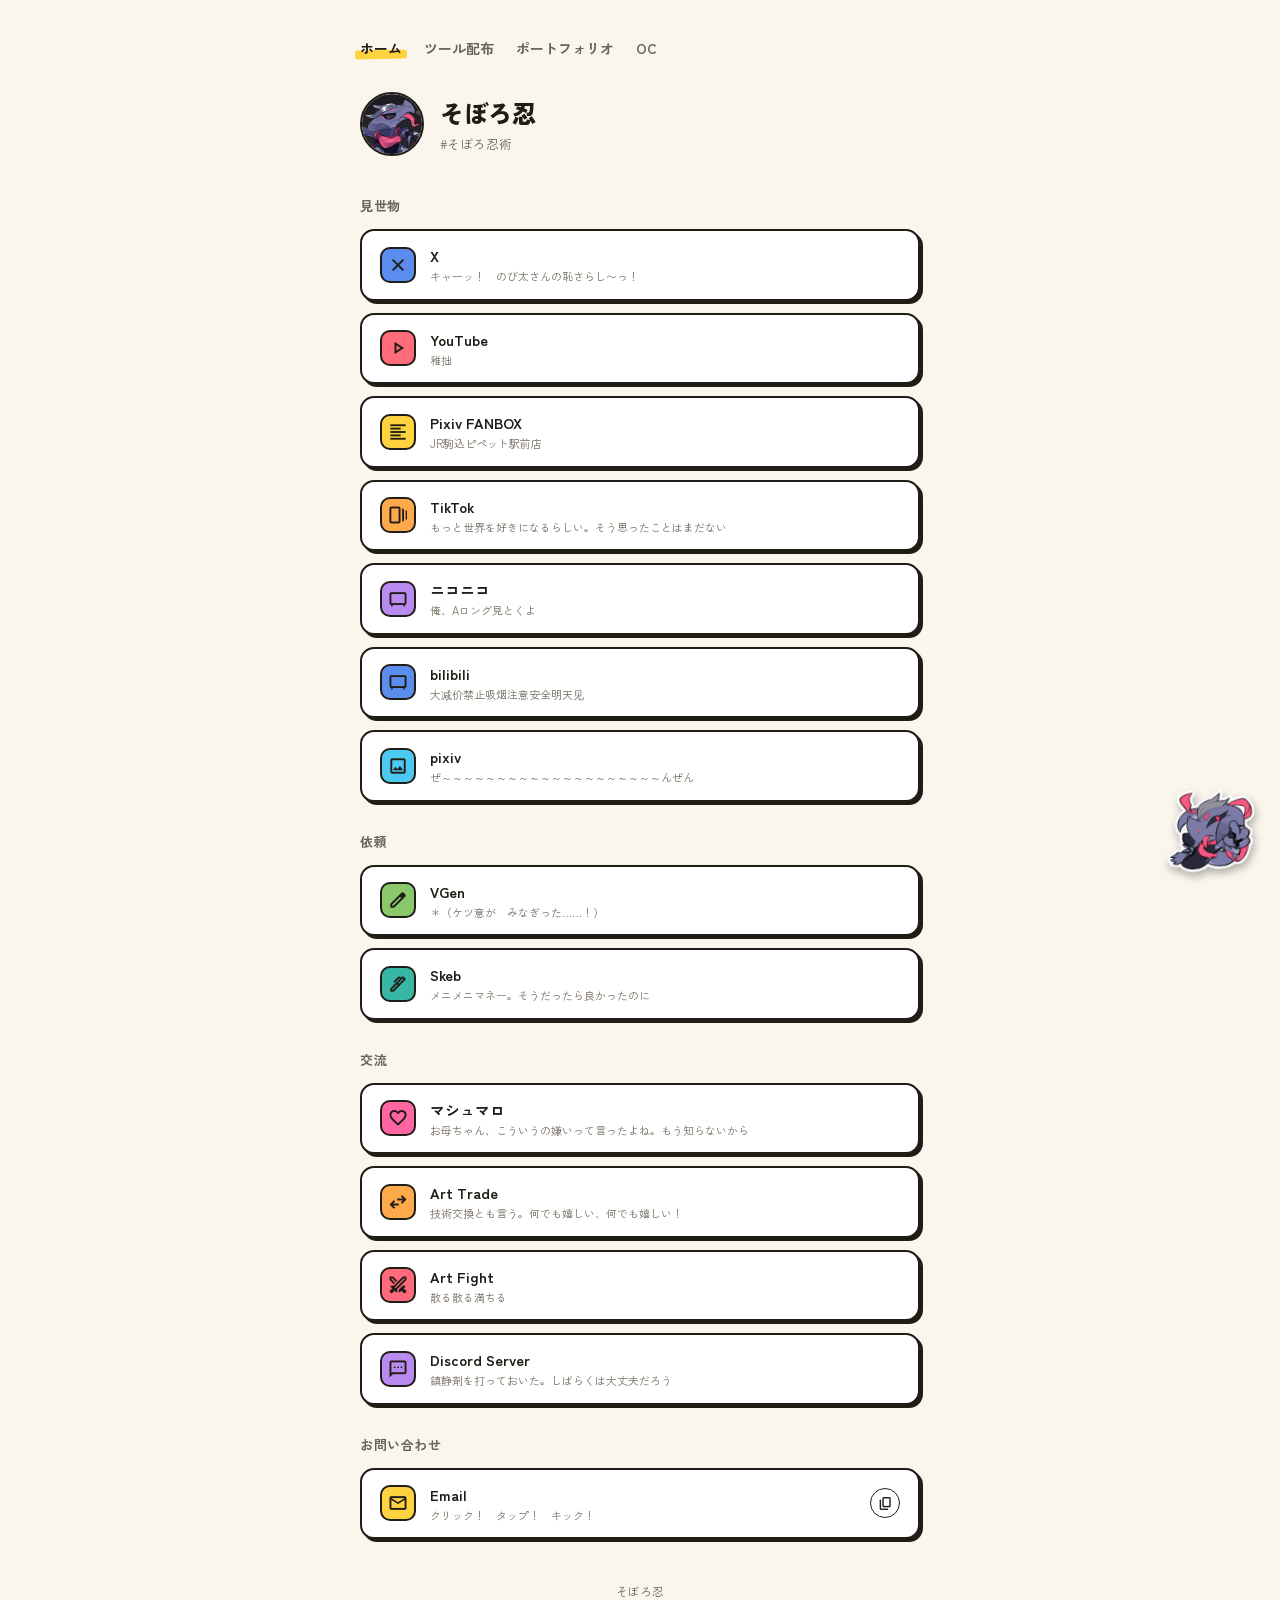
==== index.html @ c406347c "軽量化対応、劣化が気になるものを戻す" ====
<!DOCTYPE html>
<html lang="ja">
<head>
<!-- Google tag (gtag.js) -->
<script async src="https://www.googletagmanager.com/gtag/js?id=G-SQ4Q495FTY"></script>
<script>
  window.dataLayer = window.dataLayer || [];
  function gtag(){dataLayer.push(arguments);}
  gtag('js', new Date());

  gtag('config', 'G-SQ4Q495FTY');
</script>
<meta charset="UTF-8">
<meta name="viewport" content="width=device-width, initial-scale=1">
<meta property="og:title" content="そぼろ忍" />
<meta property="og:description" content="そぼろ忍のリンクまとめ" />
<meta property="og:type" content="website" />
<meta property="og:site_name" content="そぼろ忍" />
<meta property="og:url" content="https://soboronin.github.io/Soboronin-Pages/index.html" />
<link rel="canonical" href="https://soboronin.github.io/Soboronin-Pages/index.html" />
<meta name="theme-color" content="#faf6ee">
<link rel="icon" href="img/icon_soboronin.png" type="image/png">
<link rel="apple-touch-icon" href="img/icon_soboronin.png">
<title>そぼろ忍</title>
<meta name="description" content="そぼろ忍のリンクまとめ">
<link rel="preconnect" href="https://fonts.googleapis.com">
<link rel="preconnect" href="https://fonts.gstatic.com" crossorigin>
<!-- 右下のマスコット(mascot.js が JavaScript で作る画像)を、早めに取得しておく。
     mascot.js の sdImages の先頭と同じパスにしてください -->
<link rel="preload" as="image" href="img/oc/soboronin/soboronin_sd_01.png">
<!-- フォントのCSSは、ページの表示を止めないように、あとから読み込みます(届くまでは代わりのフォントで表示されます)。
     アイコンは、フォントが届くまで隠しておきます(読み込み前は「close」などの文字名が見えてしまうため)。
     新しいアイコンを使うときは、icon_names にその名前を追加してください
     (アルファベット順・全ページ共通の同じURLにすると、ブラウザのキャッシュが効きます) -->
<script>
  (function () {
    document.documentElement.classList.add('js');
    if (document.fonts && document.fonts.addEventListener) {
      document.fonts.addEventListener('loadingdone', function (e) {
        for (var i = 0; i < e.fontfaces.length; i++) {
          if (String(e.fontfaces[i].family).indexOf('Material Symbols') >= 0) {
            document.documentElement.classList.add('icons-ready');
            break;
          }
        }
      });
    }
  })();
</script>
<link rel="stylesheet" href="https://fonts.googleapis.com/css2?family=Zen+Kaku+Gothic+New:wght@500;700;900&display=swap" media="print" onload="this.media='all'">
<link rel="stylesheet" href="https://fonts.googleapis.com/css2?family=Material+Symbols+Outlined:opsz,wght,FILL,GRAD@24,400,0,0&icon_names=casino,checklist,close,content_copy,edit,favorite,format_align_left,ink_pen,mail,more_horiz,movie,music_note,pause,pets,photo,play_arrow,shuffle,sms,swap_horiz,swords,tv_gen,visibility,visibility_off,web_stories&display=block" media="print" onload="this.media='all'">
<noscript>
  <link rel="stylesheet" href="https://fonts.googleapis.com/css2?family=Zen+Kaku+Gothic+New:wght@500;700;900&display=swap">
  <link rel="stylesheet" href="https://fonts.googleapis.com/css2?family=Material+Symbols+Outlined:opsz,wght,FILL,GRAD@24,400,0,0&icon_names=casino,checklist,close,content_copy,edit,favorite,format_align_left,ink_pen,mail,more_horiz,movie,music_note,pause,pets,photo,play_arrow,shuffle,sms,swap_horiz,swords,tv_gen,visibility,visibility_off,web_stories&display=block">
</noscript>
<link rel="stylesheet" href="common.css" />
<style>
  header {
    display: flex;
    align-items: center;
    gap: 16px;
    margin-bottom: 40px;
  }

  .avatar {
    width: 64px;
    height: 64px;
    border-radius: 50%;
    border: 2.5px solid var(--card-border);
    background: var(--yellow);
    flex: 0 0 auto;
    display: block;
    object-fit: cover; /* <img> にして HTML から画像を見つけられるようにした(背景画像だと、CSSを読み終わるまで取りに行けない) */
  }

  h1 {
    font-size: 24px;
    font-weight: 900;
    margin: 0;
    letter-spacing: normal;
    line-height: normal;
  }

  .sub {
    font-size: 12.5px;
    color: var(--ink-dim);
    margin: 4px 0 0;
  }

  .section-title {
    font-size: 13px;
    font-weight: 700;
    color: var(--ink-dim);
    letter-spacing: 0.04em;
    margin: 30px 0 14px;
  }

  .section-title:first-of-type { margin-top: 0; }

  .links {
    display: flex;
    flex-direction: column;
    gap: 12px;
  }

  a.card {
    position: relative;
    display: flex;
    align-items: center;
    gap: 14px;
    background: #fff;
    border: 2.5px solid var(--card-border);
    border-radius: 14px;
    padding: 14px 18px;
    text-decoration: none;
    color: var(--ink);
    box-shadow: 3px 3px 0 var(--card-border);
    transition: transform 0.12s ease, box-shadow 0.12s ease;
  }

  a.card:hover {
    transform: translate(-2px, -2px);
    box-shadow: 5px 5px 0 var(--card-border);
  }

  a.card:focus-visible {
    outline: 3px solid var(--ink);
    outline-offset: 2px;
  }

  .icon {
    flex: 0 0 auto;
    width: 36px;
    height: 36px;
    border-radius: 10px;
    border: 2.5px solid var(--card-border);
    display: flex;
    align-items: center;
    justify-content: center;
  }

  .icon svg { width: 18px; height: 18px; }

  .material-symbols-outlined {
    font-size: 20px;
    color: #201c16;
    font-variation-settings: 'FILL' 0, 'wght' 500, 'GRAD' 0, 'opsz' 24;
  }

  .icon.yellow { background: var(--yellow); }
  .icon.teal { background: var(--teal); }
  .icon.pink { background: var(--pink); }
  .icon.blue { background: var(--blue); }
  .icon.purple { background: var(--purple); }
  .icon.orange { background: var(--orange); }
  .icon.green { background: var(--green); }
  .icon.sky { background: var(--sky); }
  .icon.magenta { background: var(--magenta); }

  .card-body { flex: 1; min-width: 0; }

  .copy-btn {
    flex: 0 0 auto;
    display: flex;
    align-items: center;
    justify-content: center;
    width: 30px;
    height: 30px;
    border-radius: 50%;
    border: 1.5px solid var(--card-border);
    background: #fff;
    cursor: pointer;
    color: var(--ink);
  }

  .copy-btn .material-symbols-outlined {
    font-size: 15px;
  }

  .card-title {
    font-size: 14.5px;
    font-weight: 700;
    margin: 0 0 2px;
  }

  .card-quote {
    font-size: 11px;
    color: var(--ink-mute);
    margin: 0;
    line-height: 1.5;
  }

  footer {
    margin-top: 44px;
    text-align: center;
    color: var(--ink-dim);
    font-size: 11.5px;
  }

  /* --- 右下の追従SDイラスト(common.css に含まれています) --- */

</style>
</head>
<body>
<main>
  <nav class="nav-tabs" aria-label="サイト内メニュー">
    <a href="index.html" class="active" aria-current="page">ホーム</a>
    <a href="tools.html">ツール配布</a>
    <a href="portfolio.html">ポートフォリオ</a>
    <a href="oc.html">OC</a>
  </nav>

  <header>
    <img class="avatar" src="img/icon_soboronin.png" width="64" height="64" alt="" fetchpriority="high" decoding="async">
    <div>
      <h1>そぼろ忍</h1>
      <p class="sub">#そぼろ忍術</p>
    </div>
  </header>

  <h2 class="section-title">見世物</h2>
  <div class="links">
    <a class="card" href="https://x.com/soboronin" target="_blank" rel="noopener noreferrer">
      <span class="icon blue">
        <span class="material-symbols-outlined" aria-hidden="true">close</span>
      </span>
      <span class="card-body">
        <p class="card-title">X</p>
        <p class="card-quote">キャーッ！　のび太さんの恥さらし〜っ！</p>
      </span>
    </a>

    <a class="card" href="https://youtube.com/@soboronin?si=gPM0TzLJnLN8I7U4" target="_blank" rel="noopener noreferrer">
      <span class="icon pink">
        <span class="material-symbols-outlined" aria-hidden="true">play_arrow</span>
      </span>
      <span class="card-body">
        <p class="card-title">YouTube</p>
        <p class="card-quote">稚拙</p>
      </span>
    </a>

    <a class="card" href="https://soboronin.fanbox.cc/" target="_blank" rel="noopener noreferrer">
      <span class="icon yellow">
        <span class="material-symbols-outlined" aria-hidden="true">format_align_left</span>
      </span>
      <span class="card-body">
        <p class="card-title">Pixiv FANBOX</p>
        <p class="card-quote">JR駒込ピペット駅前店</p>
      </span>
    </a>

    <a class="card" href="https://www.tiktok.com/@soboronin" target="_blank" rel="noopener noreferrer">
      <span class="icon orange">
        <span class="material-symbols-outlined" aria-hidden="true">web_stories</span>
      </span>
      <span class="card-body">
        <p class="card-title">TikTok</p>
        <p class="card-quote">もっと世界を好きになるらしい。そう思ったことはまだない</p>
      </span>
    </a>

    <a class="card" href="https://www.nicovideo.jp/user/131674992" target="_blank" rel="noopener noreferrer">
      <span class="icon purple">
        <span class="material-symbols-outlined" aria-hidden="true">tv_gen</span>
      </span>
      <span class="card-body">
        <p class="card-title">ニコニコ</p>
        <p class="card-quote">俺、Aロング見とくよ</p>
      </span>
    </a>

    <a class="card" href="https://space.bilibili.com/3745000393281473" target="_blank" rel="noopener noreferrer">
      <span class="icon blue">
        <span class="material-symbols-outlined" aria-hidden="true">tv_gen</span>
      </span>
      <span class="card-body">
        <p class="card-title">bilibili</p>
        <p class="card-quote">大减价禁止吸烟注意安全明天见</p>
      </span>
    </a>

    <a class="card" href="https://www.pixiv.net/users/98286336" target="_blank" rel="noopener noreferrer">
      <span class="icon sky">
        <span class="material-symbols-outlined" aria-hidden="true">photo</span>
      </span>
      <span class="card-body">
        <p class="card-title">pixiv</p>
        <p class="card-quote">ぜ～～～～～～～～～～～～～～～～～～～～んぜん</p>
      </span>
    </a>

  </div>

  <h2 class="section-title">依頼</h2>
  <div class="links">
    <a class="card" href="https://vgen.co/soboronin" target="_blank" rel="noopener noreferrer">
      <span class="icon green">
        <span class="material-symbols-outlined" aria-hidden="true">edit</span>
      </span>
      <span class="card-body">
        <p class="card-title">VGen</p>
        <p class="card-quote">＊（ケツ意が　みなぎった……！）</p>
      </span>
    </a>

    <a class="card" href="https://skeb.jp/@soboronin" target="_blank" rel="noopener noreferrer">
      <span class="icon teal">
        <span class="material-symbols-outlined" aria-hidden="true">ink_pen</span>
      </span>
      <span class="card-body">
        <p class="card-title">Skeb</p>
        <p class="card-quote">メニメニマネー。そうだったら良かったのに</p>
      </span>
    </a>
  </div>

  <h2 class="section-title">交流</h2>
  <div class="links">
    <a class="card" href="https://marshmallow-qa.com/soboronin?t=QcKnlu&utm_medium=url_text&utm_source=promotion" target="_blank" rel="noopener noreferrer">
      <span class="icon magenta">
        <span class="material-symbols-outlined" aria-hidden="true">favorite</span>
      </span>
      <span class="card-body">
        <p class="card-title">マシュマロ</p>
        <p class="card-quote">お母ちゃん、こういうの嫌いって言ったよね。もう知らないから</p>
      </span>
    </a>

    <a class="card" href="https://forms.gle/7F6Y46bFZxXv5jAC7" target="_blank" rel="noopener noreferrer">
      <span class="icon orange">
        <span class="material-symbols-outlined" aria-hidden="true">swap_horiz</span>
      </span>
      <span class="card-body">
        <p class="card-title">Art Trade</p>
        <p class="card-quote">技術交換とも言う。何でも嬉しい、何でも嬉しい！</p>
      </span>
    </a>

    <a class="card" href="https://artfight.net/~soboronin" target="_blank" rel="noopener noreferrer">
      <span class="icon pink">
        <span class="material-symbols-outlined" aria-hidden="true">swords</span>
      </span>
      <span class="card-body">
        <p class="card-title">Art Fight</p>
        <p class="card-quote">散る散る満ちる</p>
      </span>
    </a>

    <a class="card" href="https://discord.gg/7F95bufhAr" target="_blank" rel="noopener noreferrer">
      <span class="icon purple">
        <span class="material-symbols-outlined" aria-hidden="true">sms</span>
      </span>
      <span class="card-body">
        <p class="card-title">Discord Server</p>
        <p class="card-quote">鎮静剤を打っておいた。しばらくは大丈夫だろう</p>
      </span>
    </a>
  </div>

  <h2 class="section-title">お問い合わせ</h2>
  <div class="links">
    <a class="card" id="emailCard" href="#">
      <span class="icon yellow">
        <span class="material-symbols-outlined" aria-hidden="true">mail</span>
      </span>
      <span class="card-body">
        <p class="card-title">Email</p>
        <p class="card-quote" id="emailQuote" aria-live="polite">クリック！　タップ！　キック！</p>
      </span>
      <button type="button" class="copy-btn" id="emailCopyBtn" title="コピー" aria-label="メールアドレスをコピー" hidden>
        <span class="material-symbols-outlined" aria-hidden="true">content_copy</span>
      </button>
    </a>
  </div>

  <footer>
    <p>そぼろ忍</p>
  </footer>
</main>

<script>
  // 簡易的な難読化(スクレイピング対策程度)。クリックで初めてアドレスを復元する
  const u = ["s","o","b","o","r","o","n","i","n"].join("");
  const d = ["g","m","a","i","l"].join("") + "." + "com";
  let emailAddr = "";
  let emailRevealed = false;

  const emailCard = document.getElementById("emailCard");
  const emailQuote = document.getElementById("emailQuote");
  const emailCopyBtn = document.getElementById("emailCopyBtn");

  emailCard.addEventListener("click", function (e) {
    if (!emailRevealed) {
      e.preventDefault();
      emailAddr = u + "@" + d;
      this.href = "mailto:" + emailAddr;
      emailQuote.textContent = emailAddr;
      emailCopyBtn.hidden = false;
      emailRevealed = true;
    }
    // 表示済みの状態での2回目以降のクリックは、通常どおりメールソフトを開く
  });

  emailCopyBtn.addEventListener("click", function (e) {
    e.preventDefault();
    e.stopPropagation();

    function showCopied() {
      const original = emailAddr;
      emailQuote.textContent = "コピーしました！";
      setTimeout(() => { emailQuote.textContent = original; }, 1500);
    }

    if (navigator.clipboard && window.isSecureContext) {
      navigator.clipboard.writeText(emailAddr).then(showCopied);
    } else {
      // 古い環境向けのフォールバック
      const temp = document.createElement("textarea");
      temp.value = emailAddr;
      temp.style.position = "fixed";
      temp.style.opacity = "0";
      document.body.appendChild(temp);
      temp.select();
      document.execCommand("copy");
      document.body.removeChild(temp);
      showCopied();
    }
  });
</script>

<!-- 右下の追従SDイラスト(全キャラからランダム表示) -->
<div id="mascot" aria-hidden="true"><div class="mascot-inner"></div></div>
<script src="mascot.js"></script>

</body>
</html>
---- common.css ----
/* 全ページ共通のスタイル(index / tools / portfolio / oc)
   ナビ・余白・ヘッダー(バッジ/見出し/リード文)・配色はここだけで管理します。
   ページ固有のスタイルは各HTMLの <style> にあります。右下のマスコットのスタイルも、このファイルの最後にあります。 */

:root {
  --bg: #faf6ee;
  --ink: #201c16;
  --ink-dim: #6b6559;
  --ink-mute: #797265; /* 白背景で 4.8:1(以前の #9a9284 は 3.1:1 で、小さい文字には薄すぎた) */
  --card-border: #201c16;
  --yellow: #ffd23f;
  --teal: #37b7a4;
  --pink: #ff6b7a;
  --blue: #5b8def;
  --purple: #b98aef;
  --orange: #ffa94d;
  --green: #8bc76b;
  --sky: #4cc9f0;
  --magenta: #ff65a3;
}

* { box-sizing: border-box; }

body {
  margin: 0;
  min-height: 100vh;
  background: var(--bg);
  color: var(--ink);
  font-family: "Zen Kaku Gothic New", "Hiragino Kaku Gothic ProN", sans-serif;
  display: flex;
  justify-content: center;
  padding: 32px 20px 60px;
  animation: fadein 0.15s ease;
}

@keyframes fadein {
  from { opacity: 0; }
  to { opacity: 1; }
}

main { width: 100%; max-width: 560px; }

/* --- アイコン(Material Symbols) ---
   フォントのCSSは、表示を止めないようにあとから読み込むので、アイコンの基本の指定はこちらに持たせる。
   フォントが届くまでは、文字名(close など)で幅が広がらないよう幅を1emに固定し、さらに隠しておく
   (各ページの head の小さなスクリプトが、フォントが届いたら html に icons-ready を付ける) */
.material-symbols-outlined {
  font-family: 'Material Symbols Outlined';
  font-weight: normal;
  font-style: normal;
  font-size: 24px;
  line-height: 1;
  letter-spacing: normal;
  text-transform: none;
  display: inline-block;
  width: 1em;
  overflow: hidden;
  white-space: nowrap;
  word-wrap: normal;
  direction: ltr;
  -webkit-font-feature-settings: 'liga';
  font-feature-settings: 'liga';
  -webkit-font-smoothing: antialiased;
  font-variation-settings: 'FILL' 0, 'wght' 500, 'GRAD' 0, 'opsz' 24;
}

.js .material-symbols-outlined { visibility: hidden; }
.js.icons-ready .material-symbols-outlined { visibility: visible; }

/* --- ページ移動ナビ ---
   ボタン(ピル型)は「絞り込み・切り替え」専用にしたいので、
   ナビは枠なしのテキストタブにして、今いるページだけ黄色のマーカーを引く */
.nav-tabs {
  display: flex;
  flex-wrap: wrap;
  gap: 2px 22px;
  margin-bottom: 28px;
}

.nav-tabs a {
  position: relative;
  z-index: 0; /* マーカー(::after)を文字の後ろに置くための重なり順の基点 */
  padding: 6px 0;
  font-weight: 700;
  font-size: 14px;
  text-decoration: none;
  color: var(--ink-dim);
  transition: color 0.12s ease;
}

.nav-tabs a:hover { color: var(--ink); }

.nav-tabs a.active { color: var(--ink); }

.nav-tabs a.active::after {
  content: "";
  position: absolute;
  left: -5px;
  right: -5px;
  bottom: 5px;
  height: 9px;
  background: var(--yellow);
  border-radius: 3px;
  transform: rotate(-1.2deg);
  z-index: -1;
}

.nav-tabs a:focus-visible {
  outline: 3px solid var(--ink);
  outline-offset: 2px;
  border-radius: 4px;
}

/* --- ページ見出し(バッジ + 見出し + リード文)。index は見出しだけ自前で上書き --- */
.badge {
  display: inline-block;
  background: var(--ink);
  color: var(--bg);
  font-size: 11px;
  font-weight: 700;
  letter-spacing: 0.06em;
  padding: 4px 10px;
  border-radius: 999px;
  margin-bottom: 14px;
}

h1 {
  font-size: 28px;
  font-weight: 900;
  letter-spacing: -0.01em;
  margin: 0 0 10px;
  line-height: 1.25;
}

.lede {
  color: var(--ink-dim);
  font-size: 14px;
  line-height: 1.8;
  margin: 0;
}

@media (max-width: 480px) {
  body { padding: 24px 14px 40px; }
  .nav-tabs { gap: 2px 18px; }
  .nav-tabs a { font-size: 13px; }
  h1 { font-size: 24px; }
  .badge { font-size: 10px; }
}

/* ==========================================================
   右下の追従SDイラスト(全ページ共通)
   ここを直せば index / tools / portfolio / oc / 404 すべてに反映されます。
   キャラ連動などページ固有のロジックはJS側(mascot.js、各ページのscript)にあります。
   ========================================================== */

#mascot {
  position: fixed;
  right: 18px;
  bottom: 18px;
  width: 100px;
  height: 100px;
  z-index: 50;
  cursor: pointer;
  transition: transform 0.35s ease, opacity 0.35s ease;
}

#mascot.mascot-hide {
  transform: translateY(140%) rotate(var(--mascot-tilt, 0deg));
  opacity: 0;
  pointer-events: none;
}

#mascot .mascot-inner {
  width: 100%;
  height: 100%;
  /* ランダムな傾き(JSで --mascot-tilt を設定)+ ぽよぽよアニメーション */
  transform: rotate(var(--mascot-tilt, 0deg));
  animation: poyo 4.5s ease-in-out infinite;
}

@keyframes poyo {
  0%, 78% { transform: rotate(var(--mascot-tilt, 0deg)) scale(1, 1); }
  85% { transform: rotate(var(--mascot-tilt, 0deg)) scale(1.08, 0.9); }
  90% { transform: rotate(var(--mascot-tilt, 0deg)) scale(0.94, 1.08); }
  95% { transform: rotate(var(--mascot-tilt, 0deg)) scale(1.02, 0.98); }
  100% { transform: rotate(var(--mascot-tilt, 0deg)) scale(1, 1); }
}

/* タップ時のぽよん(mascot.js が .mascot-tap を付け外しする) */
#mascot .mascot-inner.mascot-tap {
  animation: poyo-tap 0.45s ease-out 1;
}

@keyframes poyo-tap {
  0% { transform: rotate(var(--mascot-tilt, 0deg)) scale(1, 1); }
  20% { transform: rotate(var(--mascot-tilt, 0deg)) scale(1.18, 0.78); }
  45% { transform: rotate(var(--mascot-tilt, 0deg)) scale(0.92, 1.14); }
  70% { transform: rotate(var(--mascot-tilt, 0deg)) scale(1.04, 0.97); }
  100% { transform: rotate(var(--mascot-tilt, 0deg)) scale(1, 1); }
}

#mascot img {
  width: 100%;
  height: 100%;
  object-fit: contain;
  display: block;
  filter:
    drop-shadow(2px 4px 4px rgba(32, 28, 22, 0.35));
}

#mascot .mascot-placeholder {
  width: 100%;
  height: 100%;
  border-radius: 50%;
  border: 2.5px dashed var(--card-border);
  background: #fff;
  display: flex;
  align-items: center;
  justify-content: center;
}

#mascot .mascot-placeholder .material-symbols-outlined {
  font-size: 26px;
  color: var(--ink-dim);
}

@media (max-width: 480px) {
  #mascot { width: 68px; height: 68px; right: 12px; bottom: 12px; }
}
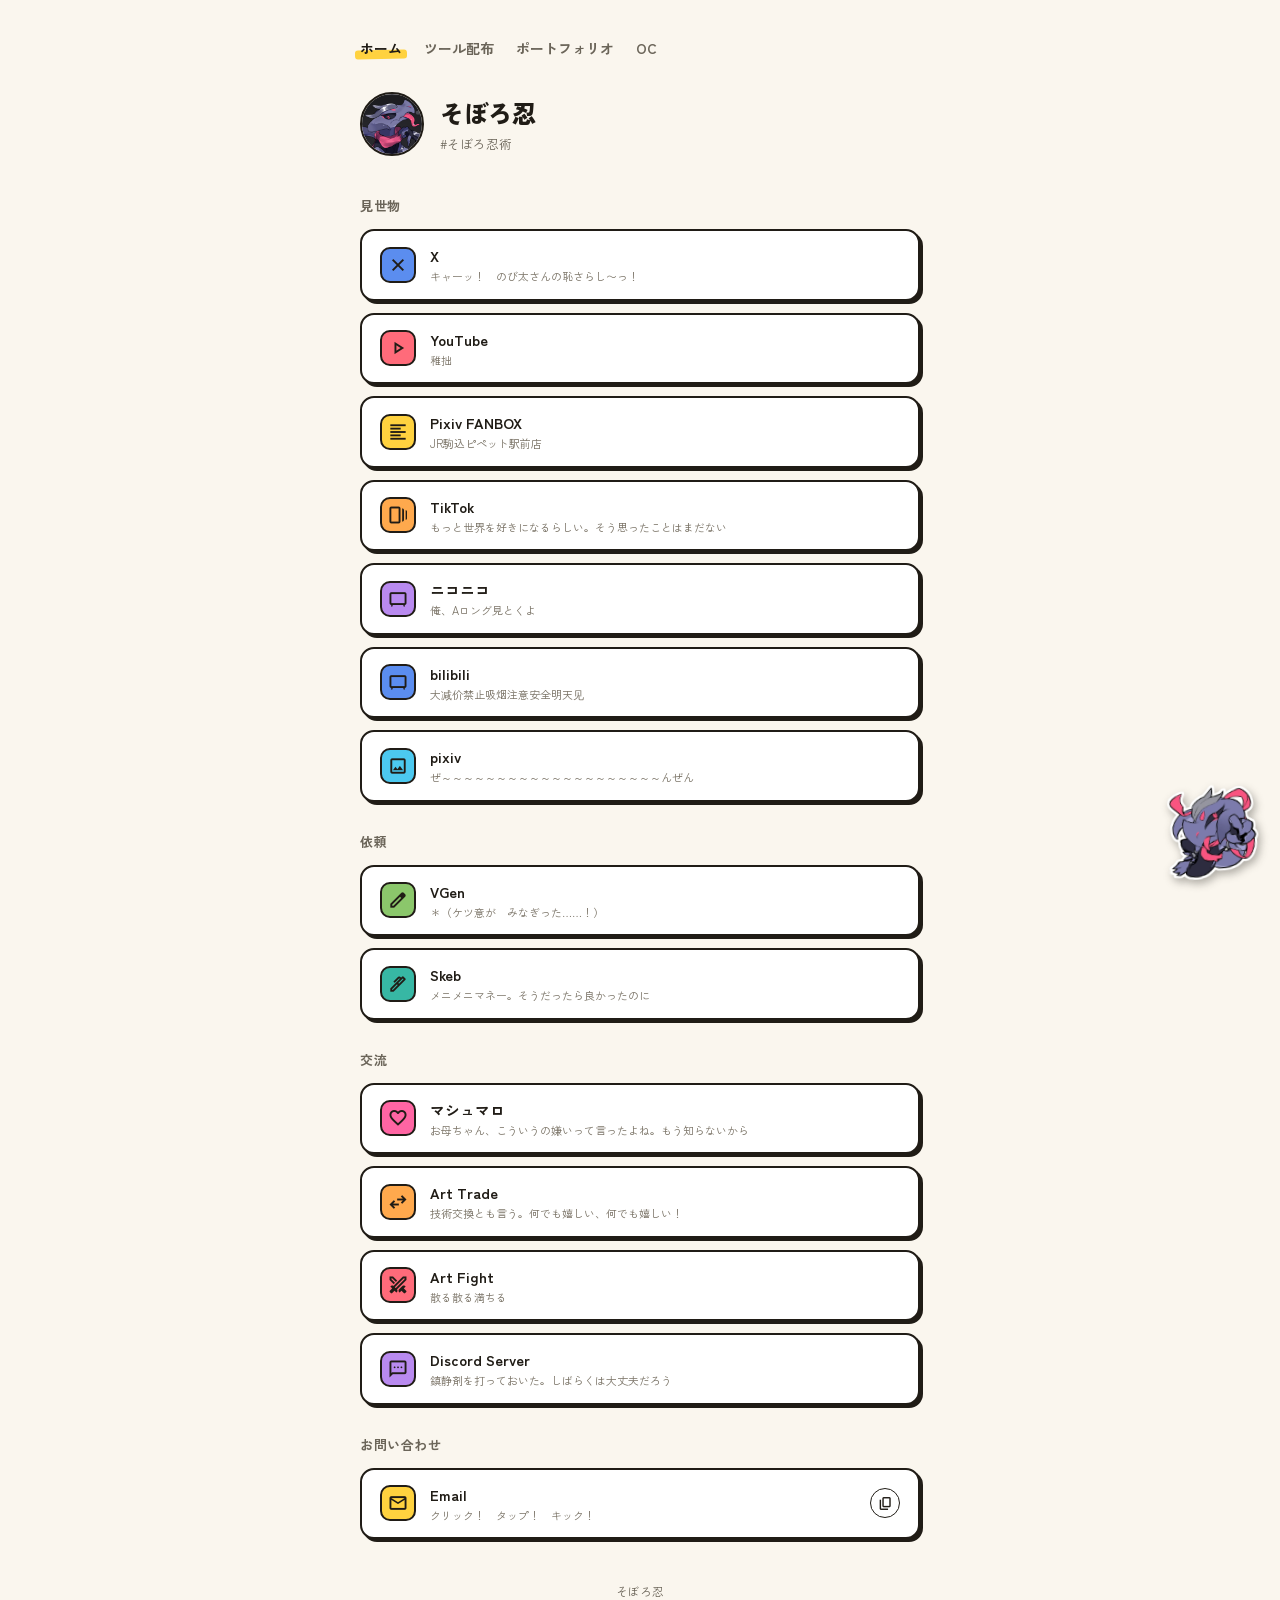
==== commit 293c2998: "ポートフォリオ追加、軽量化検証" ====
--- a/index.html
+++ b/index.html
@@ -27,7 +27,7 @@
 <link rel="preconnect" href="https://fonts.gstatic.com" crossorigin>
 <!-- 右下のマスコット(mascot.js が JavaScript で作る画像)を、早めに取得しておく。
      mascot.js の sdImages の先頭と同じパスにしてください -->
-<link rel="preload" as="image" href="img/oc/soboronin/soboronin_sd_01.png">
+<link rel="preload" as="image" href="img/oc/soboronin/soboronin_sd_01.webp" type="image/webp">
 <!-- フォントのCSSは、ページの表示を止めないように、あとから読み込みます(届くまでは代わりのフォントで表示されます)。
      アイコンは、フォントが届くまで隠しておきます(読み込み前は「close」などの文字名が見えてしまうため)。
      新しいアイコンを使うときは、icon_names にその名前を追加してください
@@ -431,7 +431,7 @@
 
 <!-- 右下の追従SDイラスト(全キャラからランダム表示) -->
 <div id="mascot" aria-hidden="true"><div class="mascot-inner"></div></div>
-<script src="mascot.js"></script>
+<script src="mascot.js" defer></script>
 
 </body>
 </html>
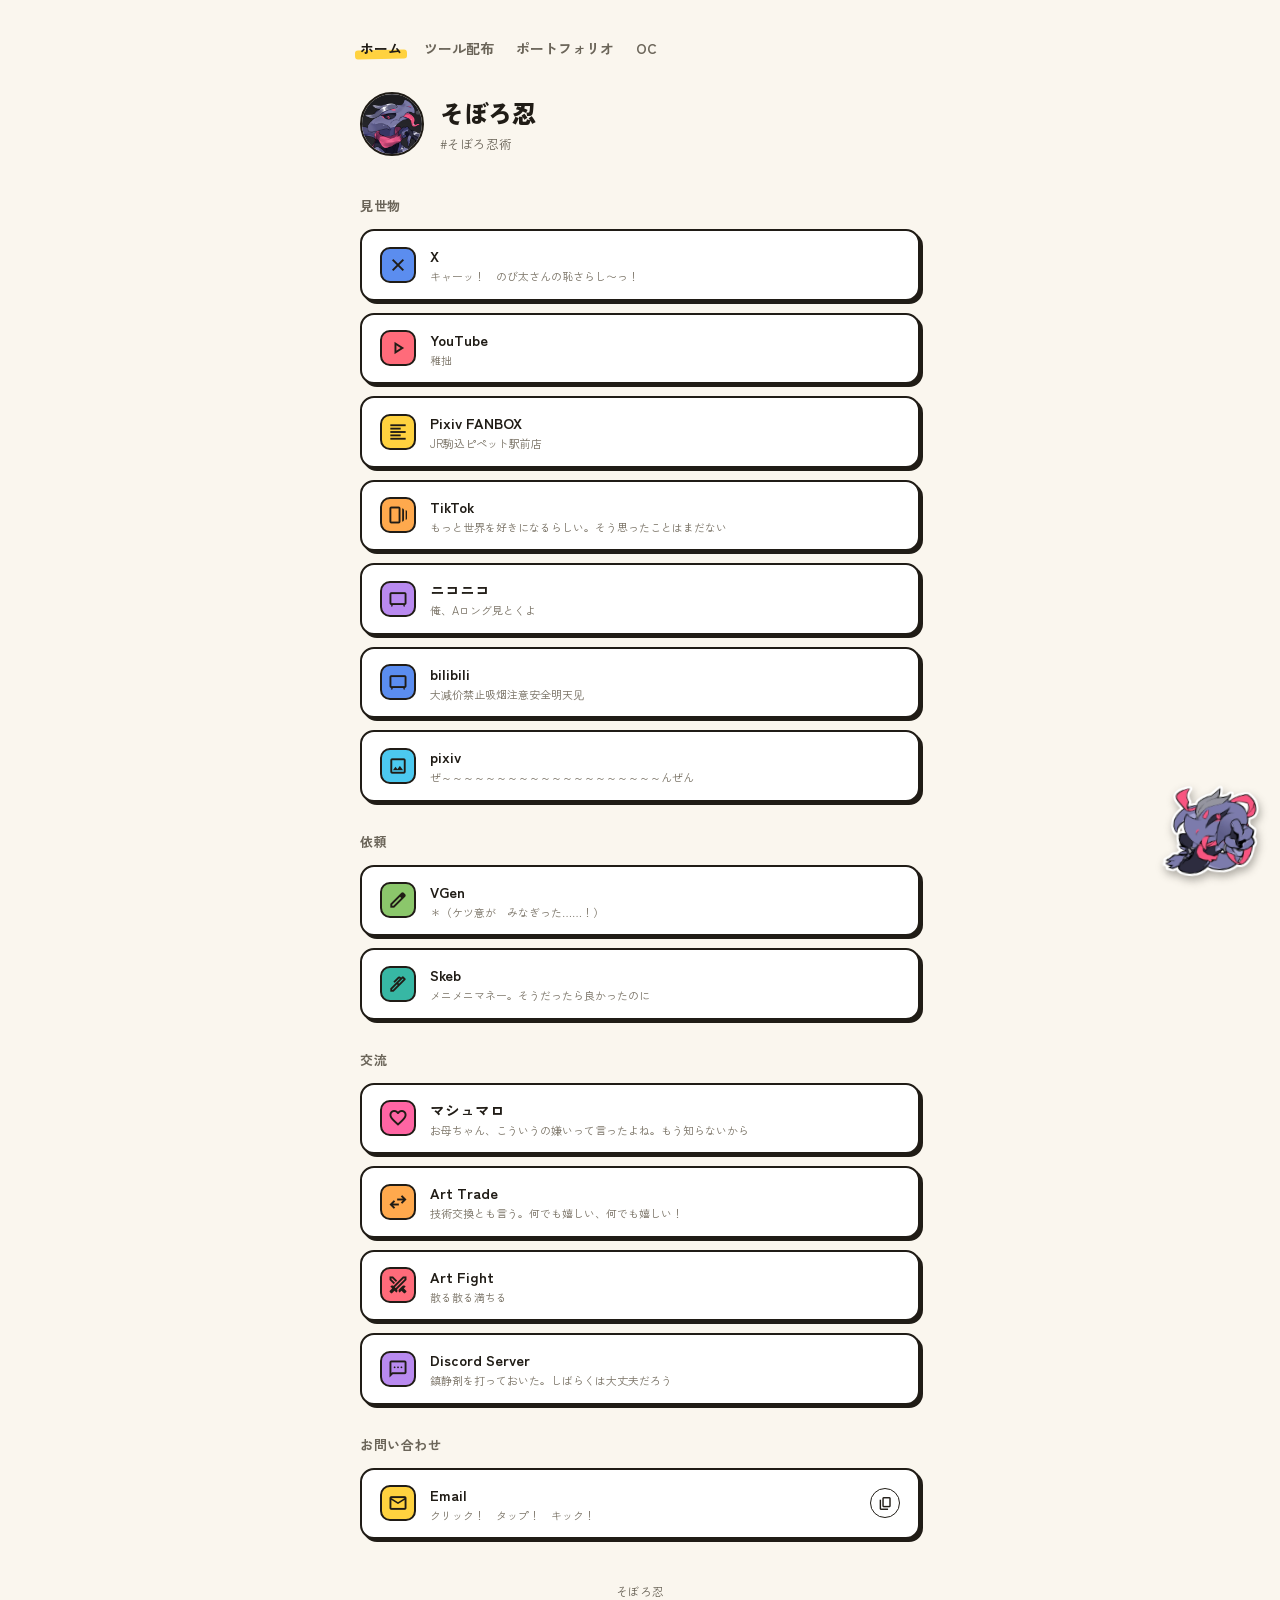
==== commit 159216f1: "軽量化テスト" ====
--- a/index.html
+++ b/index.html
@@ -431,7 +431,7 @@
 
 <!-- 右下の追従SDイラスト(全キャラからランダム表示) -->
 <div id="mascot" aria-hidden="true"><div class="mascot-inner"></div></div>
-<script src="mascot.js" defer></script>
+<script src="mascot.js"></script>
 
 </body>
 </html>
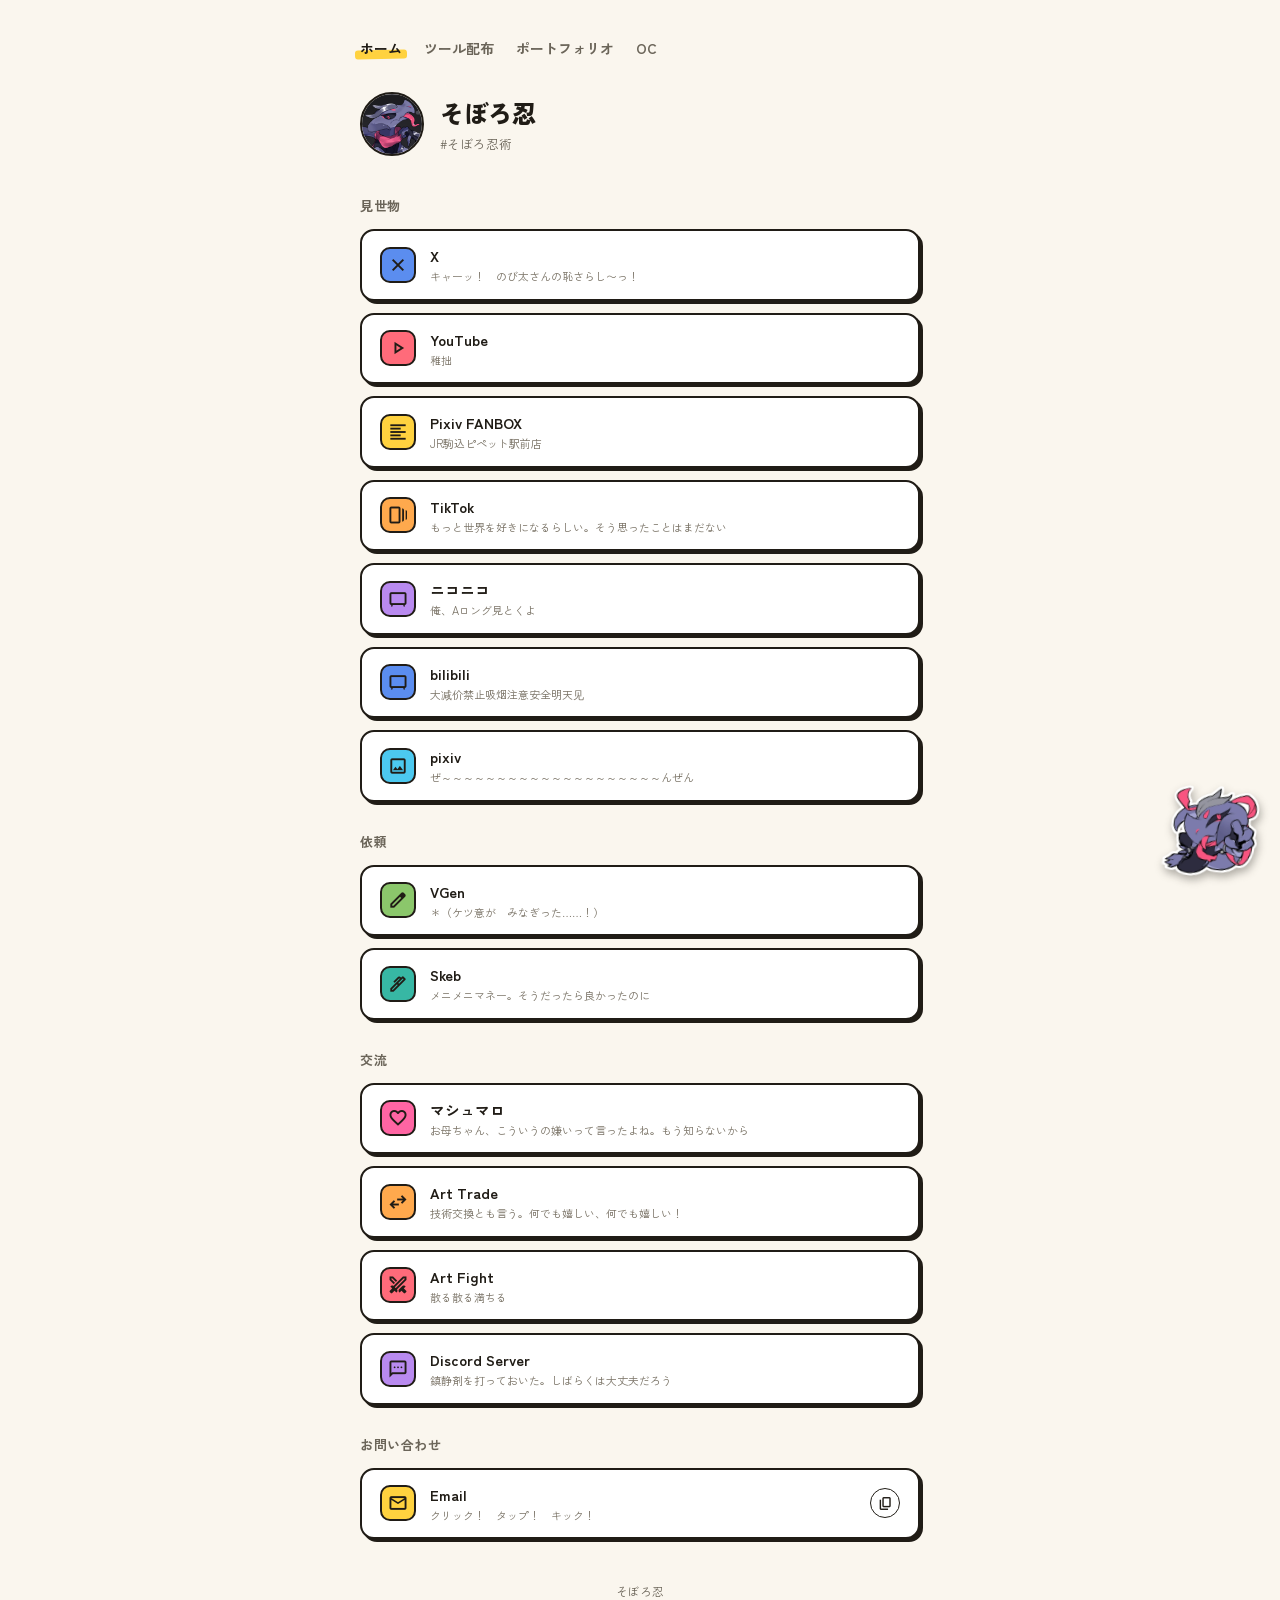
==== commit 26c826cf: "不具合修正" ====
--- a/index.html
+++ b/index.html
@@ -35,16 +35,26 @@
 <script>
   (function () {
     document.documentElement.classList.add('js');
+    var shown = false;
+    function showIcons() {
+      if (shown) return;
+      shown = true;
+      document.documentElement.classList.add('icons-ready');
+    }
     if (document.fonts && document.fonts.addEventListener) {
       document.fonts.addEventListener('loadingdone', function (e) {
         for (var i = 0; i < e.fontfaces.length; i++) {
           if (String(e.fontfaces[i].family).indexOf('Material Symbols') >= 0) {
-            document.documentElement.classList.add('icons-ready');
+            showIcons();
             break;
           }
         }
       });
     }
+    // 環境によっては、上の検知がうまく働かないことがある(Font Loading API 未対応、
+    // 読み込みの合図が来ない、など)。その場合にアイコンが永久に隠れたままにならないよう、
+    // 2.5秒たったら、検知できていなくても表示する(最悪でもフォント読み込み前と同じ見え方に戻るだけ)
+    setTimeout(showIcons, 2500);
   })();
 </script>
 <link rel="stylesheet" href="https://fonts.googleapis.com/css2?family=Zen+Kaku+Gothic+New:wght@500;700;900&display=swap" media="print" onload="this.media='all'">
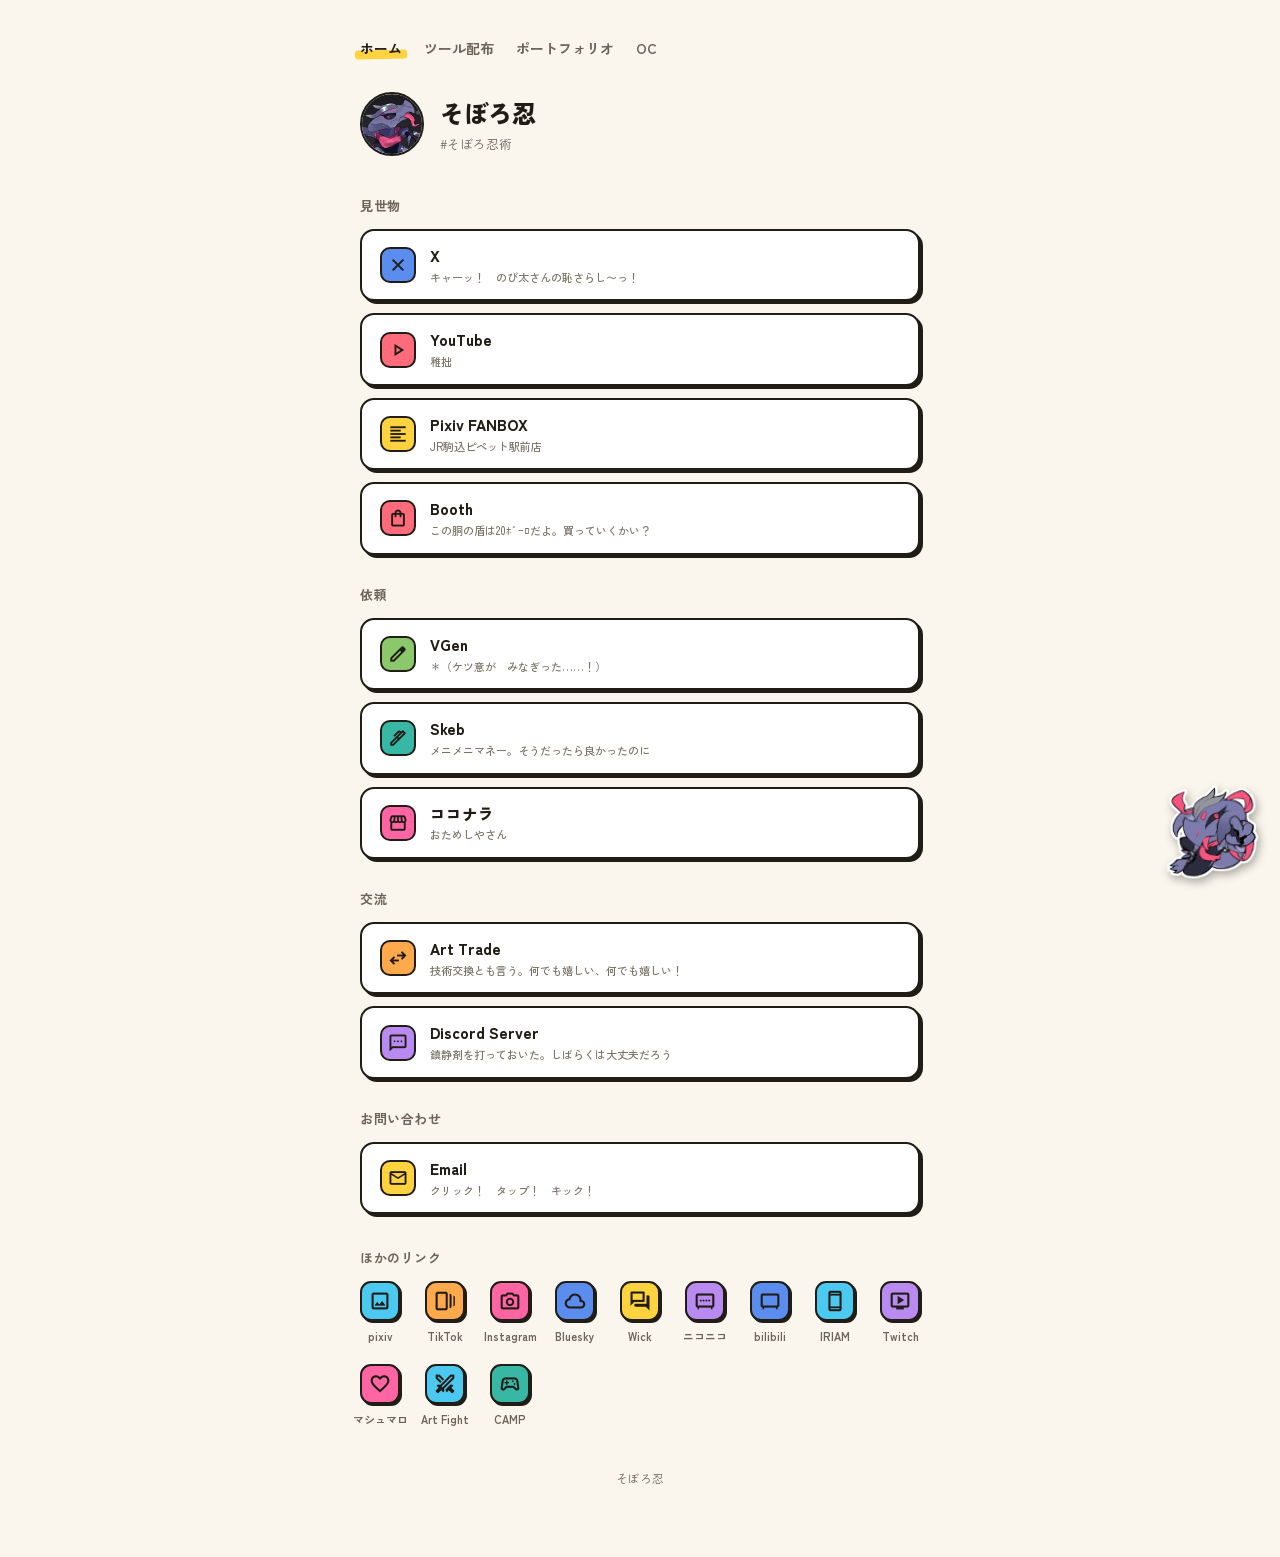
==== commit ee6874b1: "各画面改修" ====
--- a/index.html
+++ b/index.html
@@ -12,17 +12,19 @@
 </script>
 <meta charset="UTF-8">
 <meta name="viewport" content="width=device-width, initial-scale=1">
-<meta property="og:title" content="そぼろ忍" />
-<meta property="og:description" content="そぼろ忍のリンクまとめ" />
+<meta property="og:title" content="そぼろ忍 | リンクまとめ" />
+<meta property="og:description" content="そぼろ忍のリンク集。X・YouTube・pixivなどのSNS、ポートフォリオ、OBS配信用の無料ツール、オリジナルキャラクターへの入口です。" />
 <meta property="og:type" content="website" />
 <meta property="og:site_name" content="そぼろ忍" />
 <meta property="og:url" content="https://soboronin.github.io/Soboronin-Pages/index.html" />
+<meta property="og:image" content="https://soboronin.github.io/Soboronin-Pages/img/card_links.png" />
+<meta name="twitter:card" content="summary_large_image" />
 <link rel="canonical" href="https://soboronin.github.io/Soboronin-Pages/index.html" />
 <meta name="theme-color" content="#faf6ee">
 <link rel="icon" href="img/icon_soboronin.png" type="image/png">
 <link rel="apple-touch-icon" href="img/icon_soboronin.png">
-<title>そぼろ忍</title>
-<meta name="description" content="そぼろ忍のリンクまとめ">
+<title>そぼろ忍 | リンクまとめ</title>
+<meta name="description" content="そぼろ忍のリンク集。X・YouTube・pixivなどのSNS、ポートフォリオ、OBS配信用の無料ツール、オリジナルキャラクターへの入口です。">
 <link rel="preconnect" href="https://fonts.googleapis.com">
 <link rel="preconnect" href="https://fonts.gstatic.com" crossorigin>
 <!-- 右下のマスコット(mascot.js が JavaScript で作る画像)を、早めに取得しておく。
@@ -58,10 +60,10 @@
   })();
 </script>
 <link rel="stylesheet" href="https://fonts.googleapis.com/css2?family=Zen+Kaku+Gothic+New:wght@500;700;900&display=swap" media="print" onload="this.media='all'">
-<link rel="stylesheet" href="https://fonts.googleapis.com/css2?family=Material+Symbols+Outlined:opsz,wght,FILL,GRAD@24,400,0,0&icon_names=casino,checklist,close,content_copy,edit,favorite,format_align_left,ink_pen,mail,more_horiz,movie,music_note,pause,pets,photo,play_arrow,shuffle,sms,swap_horiz,swords,tv_gen,visibility,visibility_off,web_stories&display=block" media="print" onload="this.media='all'">
+<link rel="stylesheet" href="https://fonts.googleapis.com/css2?family=Material+Symbols+Outlined:opsz,wght,FILL,GRAD@24,400,0,0&icon_names=casino,checklist,close,cloud,content_copy,edit,favorite,format_align_left,forum,ink_pen,live_tv,mail,more_horiz,movie,music_note,pause,pets,photo,photo_camera,play_arrow,shopping_bag,shuffle,smartphone,sms,sports_esports,storefront,swap_horiz,swords,tv_gen,tv_with_assistant,visibility,visibility_off,web_stories&display=block" media="print" onload="this.media='all'">
 <noscript>
   <link rel="stylesheet" href="https://fonts.googleapis.com/css2?family=Zen+Kaku+Gothic+New:wght@500;700;900&display=swap">
-  <link rel="stylesheet" href="https://fonts.googleapis.com/css2?family=Material+Symbols+Outlined:opsz,wght,FILL,GRAD@24,400,0,0&icon_names=casino,checklist,close,content_copy,edit,favorite,format_align_left,ink_pen,mail,more_horiz,movie,music_note,pause,pets,photo,play_arrow,shuffle,sms,swap_horiz,swords,tv_gen,visibility,visibility_off,web_stories&display=block">
+  <link rel="stylesheet" href="https://fonts.googleapis.com/css2?family=Material+Symbols+Outlined:opsz,wght,FILL,GRAD@24,400,0,0&icon_names=casino,checklist,close,cloud,content_copy,edit,favorite,format_align_left,forum,ink_pen,live_tv,mail,more_horiz,movie,music_note,pause,pets,photo,photo_camera,play_arrow,shopping_bag,shuffle,smartphone,sms,sports_esports,storefront,swap_horiz,swords,tv_gen,tv_with_assistant,visibility,visibility_off,web_stories&display=block">
 </noscript>
 <link rel="stylesheet" href="common.css" />
 <style>
@@ -183,22 +185,143 @@
     color: var(--ink);
   }
 
+  /* hidden 属性は、上の display:flex に負けてしまうので、ここで明示的に隠す
+     (これが無いと、メールアドレスを表示する前からコピーボタンが見えて、押すと空文字をコピーしてしまう) */
+  .copy-btn[hidden] { display: none; }
+
   .copy-btn .material-symbols-outlined {
     font-size: 15px;
   }
 
+  /* サービス名(タイトル)は太く大きめ、ネタ(ひとこと)は小さめ・やや淡い色にして、
+     ノリは残したまま「何のリンクか」が先に目に入るようにする。
+     ひとことの色は common.css の --ink-mute(白背景で 4.8:1)なので、淡くしても読みやすさは保たれる */
+  /* URLがまだ入っていないカード(data-todo)は、点線で薄く出して押せないようにしている。
+     URLを href に入れて data-todo を消せば、普通のカードになる */
+  a.card[data-todo] {
+    background: transparent;
+    border-style: dashed;
+    box-shadow: none;
+    pointer-events: none;
+  }
+  a.card[data-todo] .card-title { color: var(--ink-dim); }
+
   .card-title {
-    font-size: 14.5px;
-    font-weight: 700;
-    margin: 0 0 2px;
+    font-size: 15.5px;
+    font-weight: 900;
+    margin: 0 0 3px;
+    line-height: 1.35;
   }
 
   .card-quote {
     font-size: 11px;
+    font-weight: 500;
     color: var(--ink-mute);
     margin: 0;
     line-height: 1.5;
   }
+
+  /* --- ほかのリンク(スマホのアプリ一覧のような並び) ---
+     四角いタイルにアイコン(Material Symbols)を入れ、下に名前を小さく出す。折りたたまず、全部見せる。
+     公式ロゴや自作のアイコン画像に変えたいときは、<span class="app-icon"> の中身を
+     <img src="..." alt=""> に差し替える(1個ずつ変えられる) */
+  .section-title.apps-title { margin-top: 34px; } /* 先頭の h2 は余白0になる指定があるので、ここで上書き */
+
+  /* 列の幅はタイルの幅(40px)で、左端と右端を上のカードにそろえ、余った幅は列と列の間に振り分ける。
+     名前はタイルより広いので、列からはみ出して中央に置く(隣と重ならない範囲で、列を詰められる)。
+     12個なので、列数は幅ごとに決め打ち(5→6→8→9列)。個数を変えたら見直す */
+  .apps {
+    display: grid;
+    grid-template-columns: repeat(5, 40px);
+    gap: 20px 0;
+    justify-content: space-between;
+  }
+  @media (min-width: 360px) { .apps { grid-template-columns: repeat(6, 40px); } }
+  @media (min-width: 468px) { .apps { grid-template-columns: repeat(8, 40px); } }
+  @media (min-width: 572px) { .apps { grid-template-columns: repeat(9, 40px); } }
+
+  .app {
+    display: flex;
+    flex-direction: column;
+    align-items: center;
+    gap: 8px;
+    text-decoration: none;
+    color: var(--ink);
+  }
+
+  button.app {
+    background: none;
+    border: 0;
+    padding: 0;
+    font: inherit;
+    cursor: pointer;
+  }
+
+  /* 上のカードのアイコン(36px)に近い大きさにして、主役のカードより目立たないようにする */
+  .app-icon {
+    width: 40px;
+    height: 40px;
+    border-radius: 11px;
+    border: 2.5px solid var(--card-border);
+    background: var(--tile, #fff);
+    box-shadow: 2px 2px 0 var(--card-border);
+    display: flex;
+    align-items: center;
+    justify-content: center;
+    transition: transform 0.12s ease, box-shadow 0.12s ease;
+  }
+
+  .app-icon .material-symbols-outlined { font-size: 22px; }
+
+  .app-icon img { width: 100%; height: 100%; object-fit: cover; border-radius: 14px; }
+
+  .app:hover .app-icon {
+    transform: translate(-1px, -1px);
+    box-shadow: 3px 3px 0 var(--card-border);
+  }
+
+  .app:focus-visible {
+    outline: 3px solid var(--ink);
+    outline-offset: 4px;
+    border-radius: 14px;
+  }
+
+  .app-name {
+    font-size: 11px;
+    font-weight: 700;
+    color: var(--ink-dim);
+    line-height: 1.3;
+    text-align: center;
+    white-space: nowrap;
+    width: 66px;
+    margin-inline: -13px;
+  }
+
+  .t-yellow { --tile: var(--yellow); }
+  .t-teal { --tile: var(--teal); }
+  .t-pink { --tile: var(--pink); }
+  .t-blue { --tile: var(--blue); }
+  .t-purple { --tile: var(--purple); }
+  .t-orange { --tile: var(--orange); }
+  .t-green { --tile: var(--green); }
+  .t-sky { --tile: var(--sky); }
+  .t-magenta { --tile: var(--magenta); }
+
+  /* URLがまだ入っていないリンク(data-todo)は、点線で薄く出して押せないようにしている。
+     URLを href に入れて data-todo を消せば、普通のリンクになる */
+  .app[data-todo] { pointer-events: none; }
+  .app[data-todo] .app-icon {
+    border-style: dashed;
+    box-shadow: none;
+    background: transparent;
+  }
+  .app[data-todo] .app-icon .material-symbols-outlined { color: var(--ink-dim); }
+  .app[data-todo] .app-name { color: var(--ink-mute); }
+
+  /* JavaScript が使えない環境では、メールカードは動かないので隠し、
+     代わりに下の noscript 側のカード(XのDMへのリンク)を見せる */
+  html:not(.js) #emailCard { display: none; }
+
 
   footer {
     margin-top: 44px;
@@ -240,7 +363,7 @@
       </span>
     </a>
 
-    <a class="card" href="https://youtube.com/@soboronin?si=gPM0TzLJnLN8I7U4" target="_blank" rel="noopener noreferrer">
+    <a class="card" href="https://youtube.com/@soboronin" target="_blank" rel="noopener noreferrer">
       <span class="icon pink">
         <span class="material-symbols-outlined" aria-hidden="true">play_arrow</span>
       </span>
@@ -260,46 +383,15 @@
       </span>
     </a>
 
-    <a class="card" href="https://www.tiktok.com/@soboronin" target="_blank" rel="noopener noreferrer">
-      <span class="icon orange">
-        <span class="material-symbols-outlined" aria-hidden="true">web_stories</span>
-      </span>
-      <span class="card-body">
-        <p class="card-title">TikTok</p>
-        <p class="card-quote">もっと世界を好きになるらしい。そう思ったことはまだない</p>
-      </span>
-    </a>
-
-    <a class="card" href="https://www.nicovideo.jp/user/131674992" target="_blank" rel="noopener noreferrer">
-      <span class="icon purple">
-        <span class="material-symbols-outlined" aria-hidden="true">tv_gen</span>
-      </span>
-      <span class="card-body">
-        <p class="card-title">ニコニコ</p>
-        <p class="card-quote">俺、Aロング見とくよ</p>
-      </span>
-    </a>
-
-    <a class="card" href="https://space.bilibili.com/3745000393281473" target="_blank" rel="noopener noreferrer">
-      <span class="icon blue">
-        <span class="material-symbols-outlined" aria-hidden="true">tv_gen</span>
-      </span>
-      <span class="card-body">
-        <p class="card-title">bilibili</p>
-        <p class="card-quote">大减价禁止吸烟注意安全明天见</p>
-      </span>
-    </a>
-
-    <a class="card" href="https://www.pixiv.net/users/98286336" target="_blank" rel="noopener noreferrer">
-      <span class="icon sky">
-        <span class="material-symbols-outlined" aria-hidden="true">photo</span>
-      </span>
-      <span class="card-body">
-        <p class="card-title">pixiv</p>
-        <p class="card-quote">ぜ～～～～～～～～～～～～～～～～～～～～んぜん</p>
-      </span>
-    </a>
-
+    <a class="card" href="https://soboronin.booth.pm/" target="_blank" rel="noopener noreferrer">
+      <span class="icon pink">
+        <span class="material-symbols-outlined" aria-hidden="true">shopping_bag</span>
+      </span>
+      <span class="card-body">
+        <p class="card-title">Booth</p>
+        <p class="card-quote">この胴の盾は20ﾎﾞｰﾛだよ。買っていくかい？</p>
+      </span>
+    </a>
   </div>
 
   <h2 class="section-title">依頼</h2>
@@ -323,20 +415,20 @@
         <p class="card-quote">メニメニマネー。そうだったら良かったのに</p>
       </span>
     </a>
+
+    <a class="card" href="https://coconala.com/users/6011428">
+      <span class="icon magenta">
+        <span class="material-symbols-outlined" aria-hidden="true">storefront</span>
+      </span>
+      <span class="card-body">
+        <p class="card-title">ココナラ</p>
+        <p class="card-quote">おためしやさん</p>
+      </span>
+    </a>
   </div>
 
   <h2 class="section-title">交流</h2>
   <div class="links">
-    <a class="card" href="https://marshmallow-qa.com/soboronin?t=QcKnlu&utm_medium=url_text&utm_source=promotion" target="_blank" rel="noopener noreferrer">
-      <span class="icon magenta">
-        <span class="material-symbols-outlined" aria-hidden="true">favorite</span>
-      </span>
-      <span class="card-body">
-        <p class="card-title">マシュマロ</p>
-        <p class="card-quote">お母ちゃん、こういうの嫌いって言ったよね。もう知らないから</p>
-      </span>
-    </a>
-
     <a class="card" href="https://forms.gle/7F6Y46bFZxXv5jAC7" target="_blank" rel="noopener noreferrer">
       <span class="icon orange">
         <span class="material-symbols-outlined" aria-hidden="true">swap_horiz</span>
@@ -344,16 +436,6 @@
       <span class="card-body">
         <p class="card-title">Art Trade</p>
         <p class="card-quote">技術交換とも言う。何でも嬉しい、何でも嬉しい！</p>
-      </span>
-    </a>
-
-    <a class="card" href="https://artfight.net/~soboronin" target="_blank" rel="noopener noreferrer">
-      <span class="icon pink">
-        <span class="material-symbols-outlined" aria-hidden="true">swords</span>
-      </span>
-      <span class="card-body">
-        <p class="card-title">Art Fight</p>
-        <p class="card-quote">散る散る満ちる</p>
       </span>
     </a>
 
@@ -382,6 +464,33 @@
         <span class="material-symbols-outlined" aria-hidden="true">content_copy</span>
       </button>
     </a>
+    <noscript>
+      <a class="card" href="https://x.com/soboronin" target="_blank" rel="noopener noreferrer">
+        <span class="icon yellow">
+          <span class="material-symbols-outlined" aria-hidden="true">mail</span>
+        </span>
+        <span class="card-body">
+          <p class="card-title">連絡はXのDMへ</p>
+          <p class="card-quote">メールアドレスの表示にはJavaScriptが必要です</p>
+        </span>
+      </a>
+    </noscript>
+  </div>
+
+  <h2 class="section-title apps-title">ほかのリンク</h2>
+  <div class="apps">
+    <a class="app t-sky" href="https://www.pixiv.net/users/98286336" target="_blank" rel="noopener noreferrer"><span class="app-icon"><span class="material-symbols-outlined" aria-hidden="true">photo</span></span><span class="app-name">pixiv</span></a>
+    <a class="app t-orange" href="https://www.tiktok.com/@soboronin" target="_blank" rel="noopener noreferrer"><span class="app-icon"><span class="material-symbols-outlined" aria-hidden="true">web_stories</span></span><span class="app-name">TikTok</span></a>
+    <a class="app t-magenta" href="https://www.instagram.com/soboronin/" target="_blank" rel="noopener noreferrer"><span class="app-icon"><span class="material-symbols-outlined" aria-hidden="true">photo_camera</span></span><span class="app-name">Instagram</span></a>
+    <a class="app t-blue" href="https://bsky.app/profile/soboronin.bsky.social" target="_blank" rel="noopener noreferrer"><span class="app-icon"><span class="material-symbols-outlined" aria-hidden="true">cloud</span></span><span class="app-name">Bluesky</span></a>
+    <a class="app t-yellow" href="https://wick-share.com/sns/share/EU7wheM2?v=1792243990918" target="_blank" rel="noopener noreferrer"><span class="app-icon"><span class="material-symbols-outlined" aria-hidden="true">forum</span></span><span class="app-name">Wick</span></a>
+    <a class="app t-purple" href="https://www.nicovideo.jp/user/131674992" target="_blank" rel="noopener noreferrer"><span class="app-icon"><span class="material-symbols-outlined" aria-hidden="true">tv_with_assistant</span></span><span class="app-name">ニコニコ</span></a>
+    <a class="app t-blue" href="https://space.bilibili.com/3745000393281473" target="_blank" rel="noopener noreferrer"><span class="app-icon"><span class="material-symbols-outlined" aria-hidden="true">tv_gen</span></span><span class="app-name">bilibili</span></a>
+    <a class="app t-sky" href="https://web.iriam.app/s/user/ahScblBU5k?uuid=74b1d737" target="_blank" rel="noopener noreferrer"><span class="app-icon"><span class="material-symbols-outlined" aria-hidden="true">smartphone</span></span><span class="app-name">IRIAM</span></a>
+    <a class="app t-purple" href="https://www.twitch.tv/soboronin" target="_blank" rel="noopener noreferrer"><span class="app-icon"><span class="material-symbols-outlined" aria-hidden="true">live_tv</span></span><span class="app-name">Twitch</span></a>
+    <a class="app t-magenta" href="https://marshmallow-qa.com/soboronin" target="_blank" rel="noopener noreferrer"><span class="app-icon"><span class="material-symbols-outlined" aria-hidden="true">favorite</span></span><span class="app-name">マシュマロ</span></a>
+    <a class="app t-sky" href="https://artfight.net/~soboronin" target="_blank" rel="noopener noreferrer"><span class="app-icon"><span class="material-symbols-outlined" aria-hidden="true">swords</span></span><span class="app-name">Art Fight</span></a>
+    <a class="app t-teal" href="https://game-creators.camp/@soboronin" target="_blank" rel="noopener noreferrer"><span class="app-icon"><span class="material-symbols-outlined" aria-hidden="true">sports_esports</span></span><span class="app-name">CAMP</span></a>
   </div>
 
   <footer>
--- a/common.css
+++ b/common.css
@@ -21,9 +21,31 @@
 
 * { box-sizing: border-box; }
 
+/* Android の一部アプリ内ブラウザ(X/Twitterなど)は、ページの見た目にかかわらず
+   文字を自動で拡大する「文字サイズの自動調整」を行うことがある。
+   これが原因で、ナビや見出しの文字だけ大きくなり、はみ出したり、レイアウトが
+   崩れて見えたりする(横に伸びて、左側が画面の外に隠れる、など)。
+   この指定で、その自動調整を止め、書いたとおりのサイズで表示させる */
+html {
+  -webkit-text-size-adjust: 100%;
+  text-size-adjust: 100%;
+  /* X(旧Twitter)アプリ内の「カードプレビュー」ブラウザなど、シート状の埋め込みブラウザは、
+     開閉時にフレームの幅だけをリサイズしてレイアウトを再計算しないことがある。
+     その結果、以前の(通常は画面いっぱいの)幅で描画された内容が、新しい狭いフレームで
+     そのまま切り取られ、左側が見切れて表示されることがある。
+     html/body の幅を明示的に100%に固定し、横方向にはみ出た分は隠す(スクロールさせない)
+     ことで、はみ出し自体をできるだけ起こさないようにする */
+  width: 100%;
+  max-width: 100%;
+  overflow-x: hidden;
+}
+
 body {
   margin: 0;
+  width: 100%;
+  max-width: 100%;
   min-height: 100vh;
+  overflow-x: hidden;
   background: var(--bg);
   color: var(--ink);
   font-family: "Zen Kaku Gothic New", "Hiragino Kaku Gothic ProN", sans-serif;
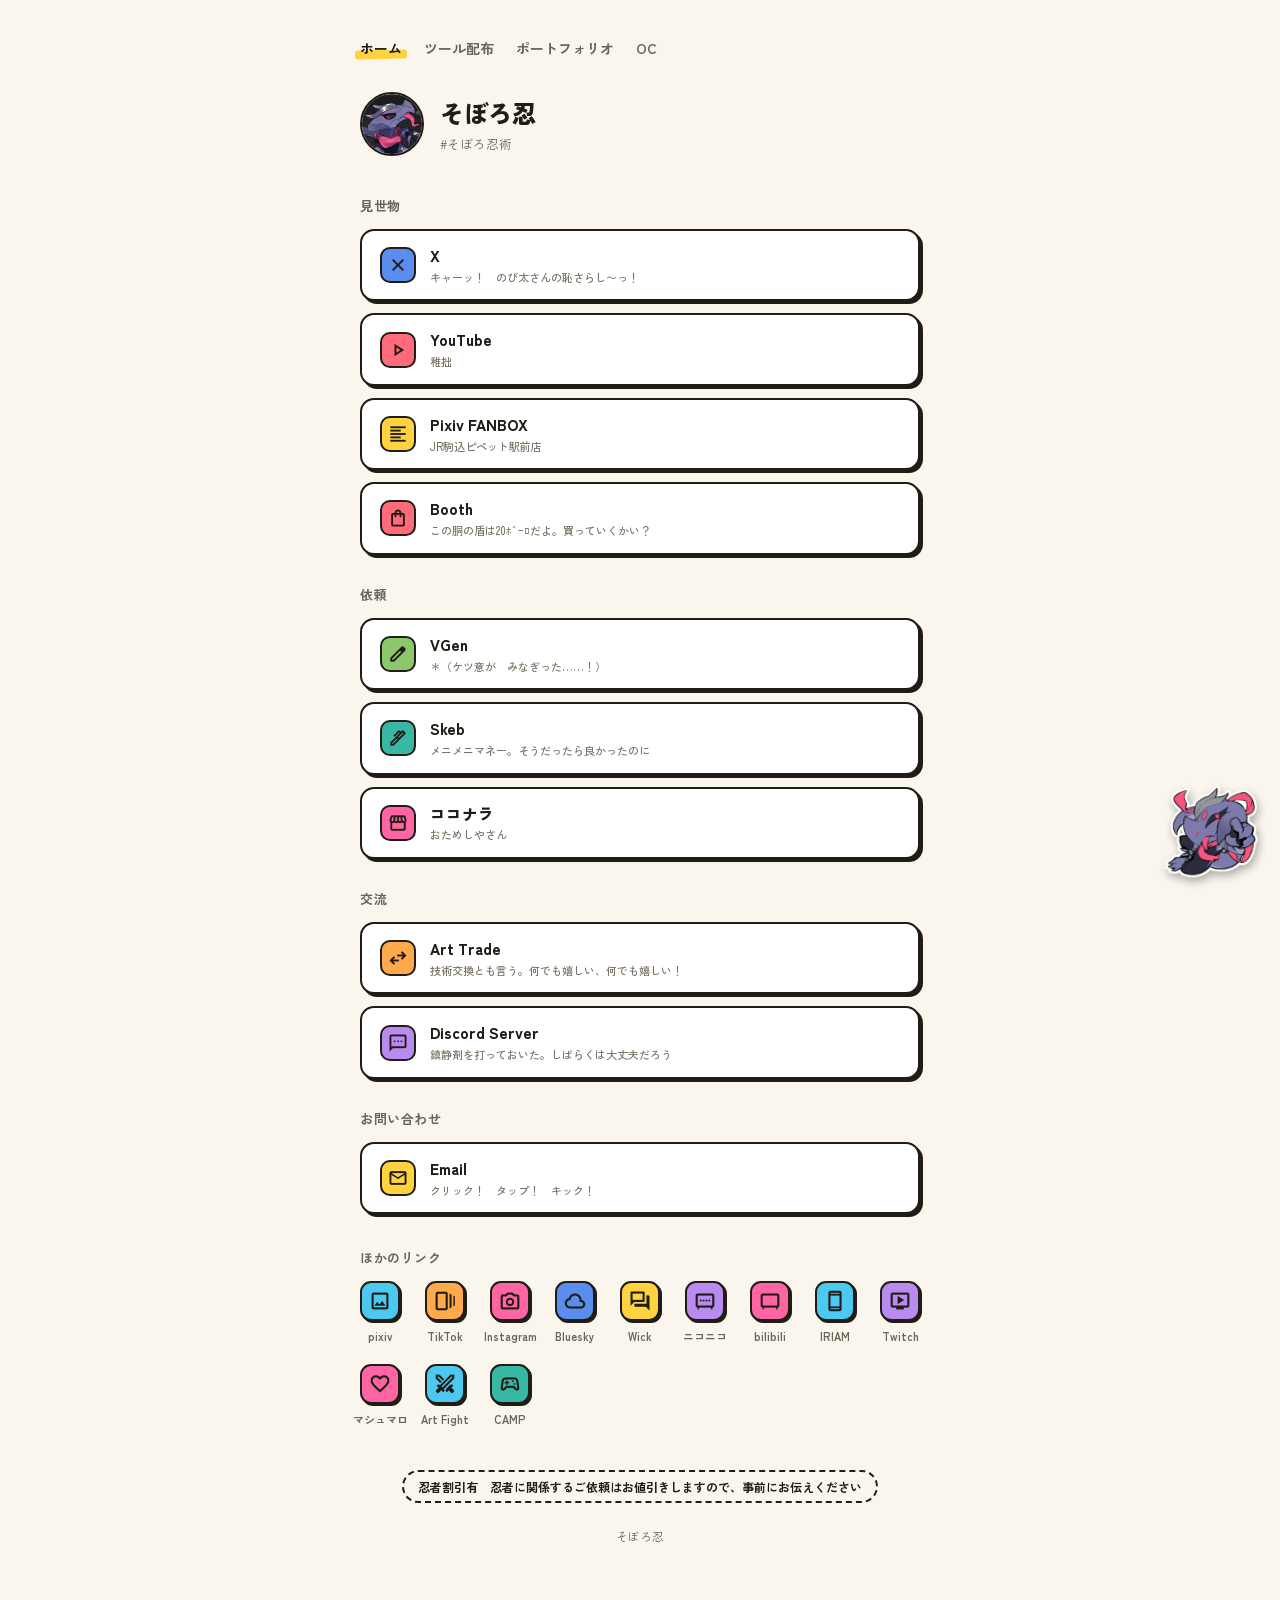
==== commit 17da67cc: "修正" ====
--- a/index.html
+++ b/index.html
@@ -151,8 +151,6 @@
     justify-content: center;
   }
 
-  .icon svg { width: 18px; height: 18px; }
-
   .material-symbols-outlined {
     font-size: 20px;
     color: #201c16;
@@ -196,16 +194,6 @@
   /* サービス名(タイトル)は太く大きめ、ネタ(ひとこと)は小さめ・やや淡い色にして、
      ノリは残したまま「何のリンクか」が先に目に入るようにする。
      ひとことの色は common.css の --ink-mute(白背景で 4.8:1)なので、淡くしても読みやすさは保たれる */
-  /* URLがまだ入っていないカード(data-todo)は、点線で薄く出して押せないようにしている。
-     URLを href に入れて data-todo を消せば、普通のカードになる */
-  a.card[data-todo] {
-    background: transparent;
-    border-style: dashed;
-    box-shadow: none;
-    pointer-events: none;
-  }
-  a.card[data-todo] .card-title { color: var(--ink-dim); }
-
   .card-title {
     font-size: 15.5px;
     font-weight: 900;
@@ -247,14 +235,6 @@
     gap: 8px;
     text-decoration: none;
     color: var(--ink);
-  }
-
-  button.app {
-    background: none;
-    border: 0;
-    padding: 0;
-    font: inherit;
-    cursor: pointer;
   }
 
   /* 上のカードのアイコン(36px)に近い大きさにして、主役のカードより目立たないようにする */
@@ -307,27 +287,26 @@
   .t-sky { --tile: var(--sky); }
   .t-magenta { --tile: var(--magenta); }
 
-  /* URLがまだ入っていないリンク(data-todo)は、点線で薄く出して押せないようにしている。
-     URLを href に入れて data-todo を消せば、普通のリンクになる */
-  .app[data-todo] { pointer-events: none; }
-  .app[data-todo] .app-icon {
-    border-style: dashed;
-    box-shadow: none;
-    background: transparent;
-  }
-  .app[data-todo] .app-icon .material-symbols-outlined { color: var(--ink-dim); }
-  .app[data-todo] .app-name { color: var(--ink-mute); }
-
   /* JavaScript が使えない環境では、メールカードは動かないので隠し、
      代わりに下の noscript 側のカード(XのDMへのリンク)を見せる */
   html:not(.js) #emailCard { display: none; }
-
 
   footer {
     margin-top: 44px;
     text-align: center;
     color: var(--ink-dim);
     font-size: 11.5px;
+  }
+
+  .ninja-note {
+    display: inline-block;
+    margin: 0 0 14px;
+    padding: 6px 14px;
+    border: 2px dashed var(--card-border);
+    border-radius: 999px;
+    font-size: 12px;
+    font-weight: 700;
+    color: var(--ink);
   }
 
   /* --- 右下の追従SDイラスト(common.css に含まれています) --- */
@@ -416,7 +395,7 @@
       </span>
     </a>
 
-    <a class="card" href="https://coconala.com/users/6011428">
+    <a class="card" href="https://coconala.com/users/6011428" target="_blank" rel="noopener noreferrer">
       <span class="icon magenta">
         <span class="material-symbols-outlined" aria-hidden="true">storefront</span>
       </span>
@@ -485,7 +464,7 @@
     <a class="app t-blue" href="https://bsky.app/profile/soboronin.bsky.social" target="_blank" rel="noopener noreferrer"><span class="app-icon"><span class="material-symbols-outlined" aria-hidden="true">cloud</span></span><span class="app-name">Bluesky</span></a>
     <a class="app t-yellow" href="https://wick-share.com/sns/share/EU7wheM2?v=1792243990918" target="_blank" rel="noopener noreferrer"><span class="app-icon"><span class="material-symbols-outlined" aria-hidden="true">forum</span></span><span class="app-name">Wick</span></a>
     <a class="app t-purple" href="https://www.nicovideo.jp/user/131674992" target="_blank" rel="noopener noreferrer"><span class="app-icon"><span class="material-symbols-outlined" aria-hidden="true">tv_with_assistant</span></span><span class="app-name">ニコニコ</span></a>
-    <a class="app t-blue" href="https://space.bilibili.com/3745000393281473" target="_blank" rel="noopener noreferrer"><span class="app-icon"><span class="material-symbols-outlined" aria-hidden="true">tv_gen</span></span><span class="app-name">bilibili</span></a>
+    <a class="app t-magenta" href="https://space.bilibili.com/3745000393281473" target="_blank" rel="noopener noreferrer"><span class="app-icon"><span class="material-symbols-outlined" aria-hidden="true">tv_gen</span></span><span class="app-name">bilibili</span></a>
     <a class="app t-sky" href="https://web.iriam.app/s/user/ahScblBU5k?uuid=74b1d737" target="_blank" rel="noopener noreferrer"><span class="app-icon"><span class="material-symbols-outlined" aria-hidden="true">smartphone</span></span><span class="app-name">IRIAM</span></a>
     <a class="app t-purple" href="https://www.twitch.tv/soboronin" target="_blank" rel="noopener noreferrer"><span class="app-icon"><span class="material-symbols-outlined" aria-hidden="true">live_tv</span></span><span class="app-name">Twitch</span></a>
     <a class="app t-magenta" href="https://marshmallow-qa.com/soboronin" target="_blank" rel="noopener noreferrer"><span class="app-icon"><span class="material-symbols-outlined" aria-hidden="true">favorite</span></span><span class="app-name">マシュマロ</span></a>
@@ -494,6 +473,7 @@
   </div>
 
   <footer>
+    <p class="ninja-note">忍者割引有　忍者に関係するご依頼はお値引きしますので、事前にお伝えください</p>
     <p>そぼろ忍</p>
   </footer>
 </main>
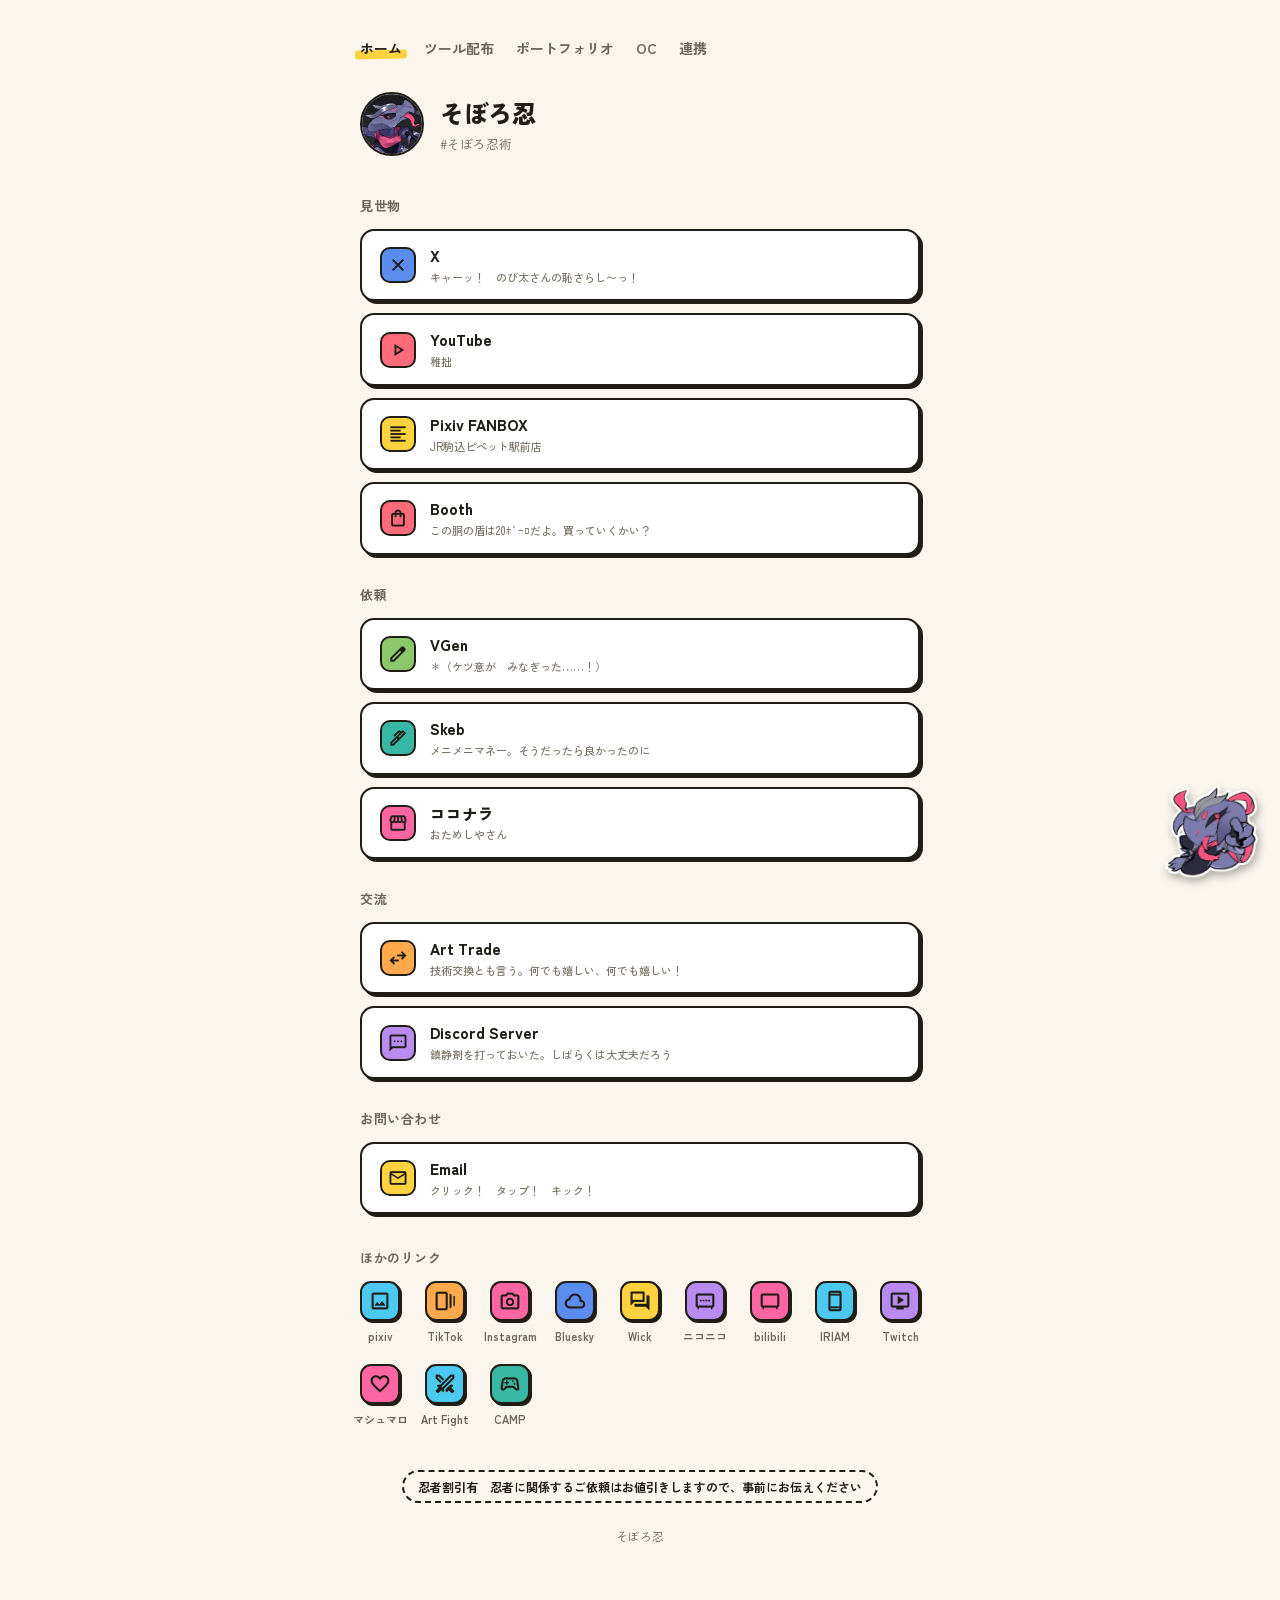
==== commit d1903aa3: "連携ページ追加" ====
--- a/index.html
+++ b/index.html
@@ -320,6 +320,7 @@
     <a href="tools.html">ツール配布</a>
     <a href="portfolio.html">ポートフォリオ</a>
     <a href="oc.html">OC</a>
+    <a href="creators.html">連携</a>
   </nav>
 
   <header>
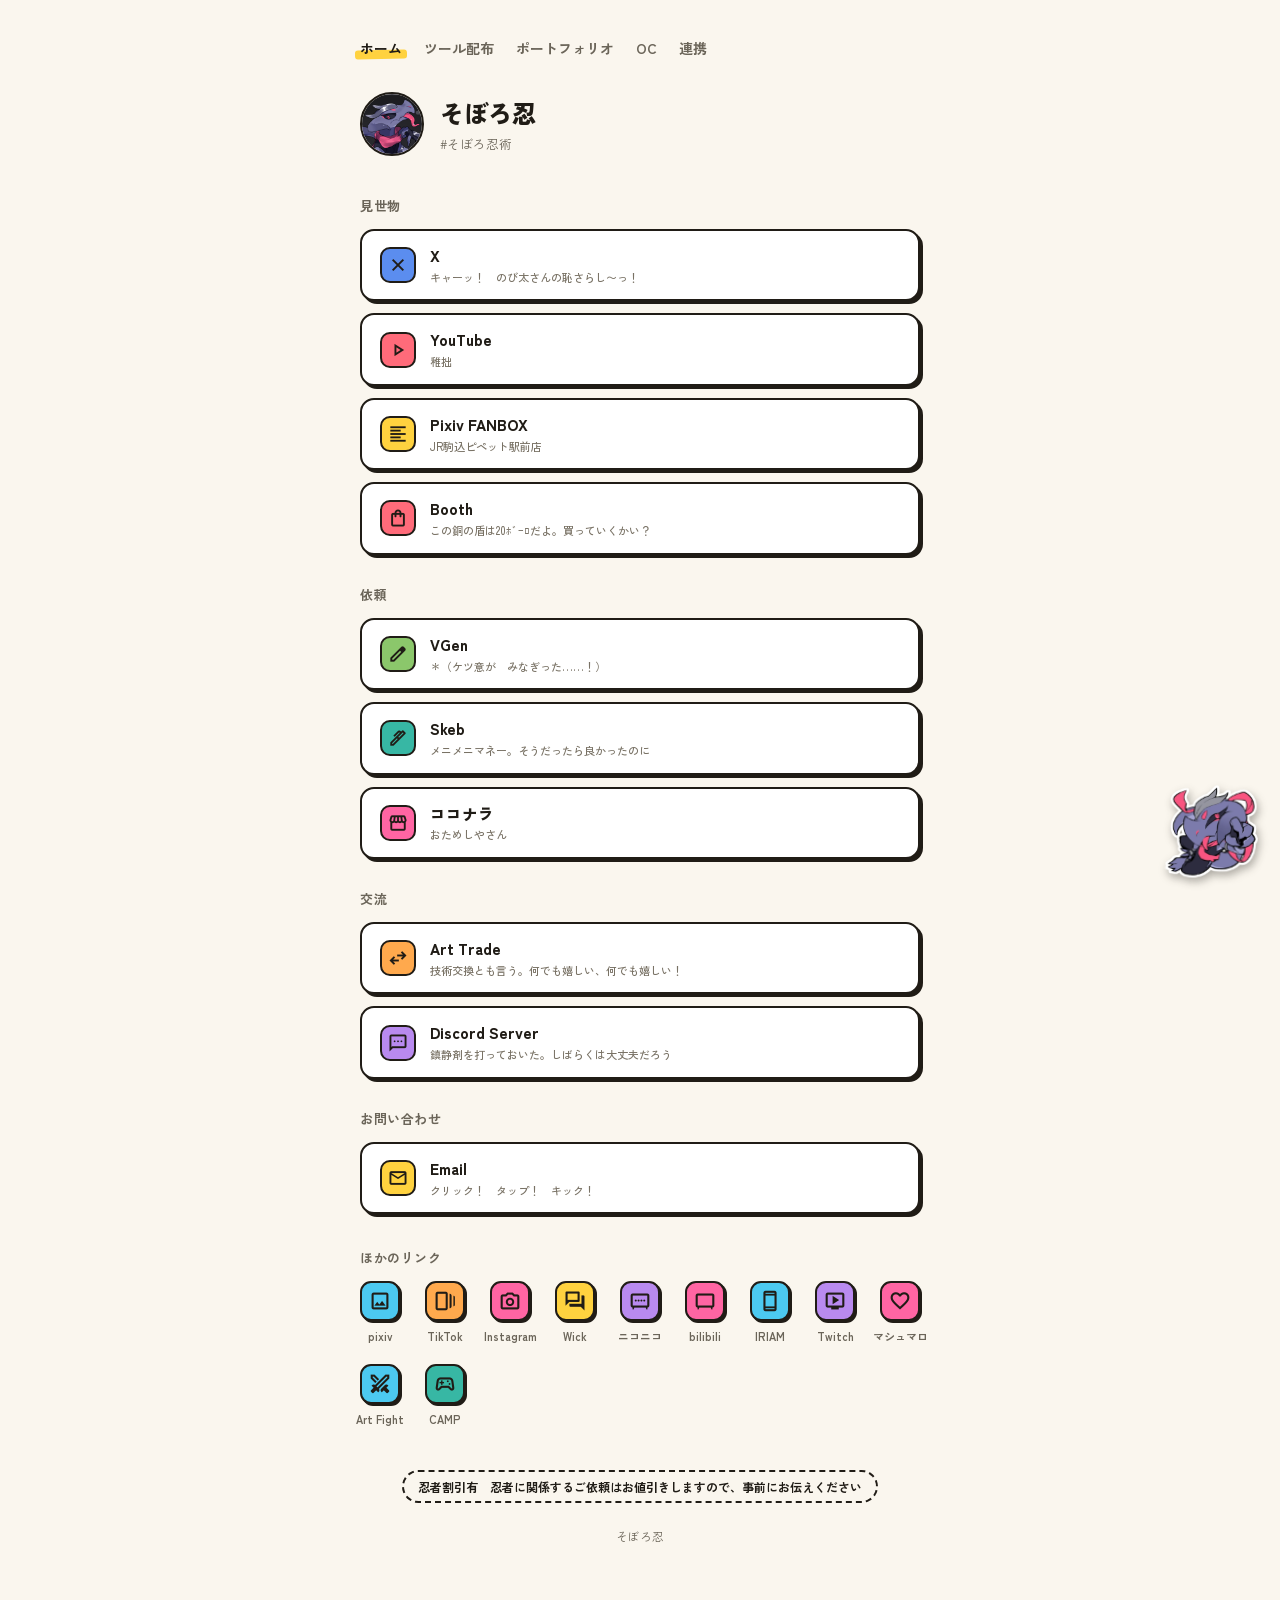
==== commit ecf4450e: "改修" ====
--- a/index.html
+++ b/index.html
@@ -60,10 +60,10 @@
   })();
 </script>
 <link rel="stylesheet" href="https://fonts.googleapis.com/css2?family=Zen+Kaku+Gothic+New:wght@500;700;900&display=swap" media="print" onload="this.media='all'">
-<link rel="stylesheet" href="https://fonts.googleapis.com/css2?family=Material+Symbols+Outlined:opsz,wght,FILL,GRAD@24,400,0,0&icon_names=casino,checklist,close,cloud,content_copy,edit,favorite,format_align_left,forum,ink_pen,live_tv,mail,more_horiz,movie,music_note,pause,pets,photo,photo_camera,play_arrow,shopping_bag,shuffle,smartphone,sms,sports_esports,storefront,swap_horiz,swords,tv_gen,tv_with_assistant,visibility,visibility_off,web_stories&display=block" media="print" onload="this.media='all'">
+<link rel="stylesheet" href="https://fonts.googleapis.com/css2?family=Material+Symbols+Outlined:opsz,wght,FILL,GRAD@24,400,0,0&icon_names=casino,checklist,close,content_copy,edit,favorite,format_align_left,forum,ink_pen,live_tv,mail,more_horiz,movie,music_note,pause,pets,photo,photo_camera,play_arrow,shopping_bag,shuffle,smartphone,sms,sports_esports,storefront,swap_horiz,swords,tv_gen,tv_with_assistant,visibility,visibility_off,web_stories&display=block" media="print" onload="this.media='all'">
 <noscript>
   <link rel="stylesheet" href="https://fonts.googleapis.com/css2?family=Zen+Kaku+Gothic+New:wght@500;700;900&display=swap">
-  <link rel="stylesheet" href="https://fonts.googleapis.com/css2?family=Material+Symbols+Outlined:opsz,wght,FILL,GRAD@24,400,0,0&icon_names=casino,checklist,close,cloud,content_copy,edit,favorite,format_align_left,forum,ink_pen,live_tv,mail,more_horiz,movie,music_note,pause,pets,photo,photo_camera,play_arrow,shopping_bag,shuffle,smartphone,sms,sports_esports,storefront,swap_horiz,swords,tv_gen,tv_with_assistant,visibility,visibility_off,web_stories&display=block">
+  <link rel="stylesheet" href="https://fonts.googleapis.com/css2?family=Material+Symbols+Outlined:opsz,wght,FILL,GRAD@24,400,0,0&icon_names=casino,checklist,close,content_copy,edit,favorite,format_align_left,forum,ink_pen,live_tv,mail,more_horiz,movie,music_note,pause,pets,photo,photo_camera,play_arrow,shopping_bag,shuffle,smartphone,sms,sports_esports,storefront,swap_horiz,swords,tv_gen,tv_with_assistant,visibility,visibility_off,web_stories&display=block">
 </noscript>
 <link rel="stylesheet" href="common.css" />
 <style>
@@ -191,6 +191,23 @@
     font-size: 15px;
   }
 
+  /* コピーボタンは、カード(<a>)の外に置いて、右端に重ねる(カードの高さの中央) */
+  .email-wrap { position: relative; }
+  .email-wrap .copy-btn {
+    position: absolute;
+    right: 18px;
+    top: 50%;
+    margin-top: -15px;
+    transition: transform 0.12s ease;
+  }
+  #emailCard { padding-right: 62px; } /* ボタンの下に文字が潜らないように */
+  /* ボタンの上にポインタがあるときも、カードと一緒に浮かせる */
+  .email-wrap:hover > a.card {
+    transform: translate(-2px, -2px);
+    box-shadow: 5px 5px 0 var(--card-border);
+  }
+  .email-wrap:hover .copy-btn { transform: translate(-2px, -2px); }
+
   /* サービス名(タイトル)は太く大きめ、ネタ(ひとこと)は小さめ・やや淡い色にして、
      ノリは残したまま「何のリンクか」が先に目に入るようにする。
      ひとことの色は common.css の --ink-mute(白背景で 4.8:1)なので、淡くしても読みやすさは保たれる */
@@ -217,10 +234,11 @@
 
   /* 列の幅はタイルの幅(40px)で、左端と右端を上のカードにそろえ、余った幅は列と列の間に振り分ける。
      名前はタイルより広いので、列からはみ出して中央に置く(隣と重ならない範囲で、列を詰められる)。
-     12個なので、列数は幅ごとに決め打ち(5→6→8→9列)。個数を変えたら見直す */
+     11個なので、列数は幅ごとに決め打ち(4→6→8→9列。最終行は 3 / 5 / 3 / 2 個)。
+     11は割り切れる列数が無く、最終行は必ず短くなる。以前の5列だと最終行が1個だけ余るので、狭い画面は4列にした。個数を変えたら見直す */
   .apps {
     display: grid;
-    grid-template-columns: repeat(5, 40px);
+    grid-template-columns: repeat(4, 40px);
     gap: 20px 0;
     justify-content: space-between;
   }
@@ -289,7 +307,7 @@
 
   /* JavaScript が使えない環境では、メールカードは動かないので隠し、
      代わりに下の noscript 側のカード(XのDMへのリンク)を見せる */
-  html:not(.js) #emailCard { display: none; }
+  html:not(.js) .email-wrap { display: none; }
 
   footer {
     margin-top: 44px;
@@ -369,7 +387,7 @@
       </span>
       <span class="card-body">
         <p class="card-title">Booth</p>
-        <p class="card-quote">この胴の盾は20ﾎﾞｰﾛだよ。買っていくかい？</p>
+        <p class="card-quote">この銅の盾は20ﾎﾞｰﾛだよ。買っていくかい？</p>
       </span>
     </a>
   </div>
@@ -432,18 +450,21 @@
 
   <h2 class="section-title">お問い合わせ</h2>
   <div class="links">
-    <a class="card" id="emailCard" href="#">
-      <span class="icon yellow">
-        <span class="material-symbols-outlined" aria-hidden="true">mail</span>
-      </span>
-      <span class="card-body">
-        <p class="card-title">Email</p>
-        <p class="card-quote" id="emailQuote" aria-live="polite">クリック！　タップ！　キック！</p>
-      </span>
+    <div class="email-wrap">
+      <a class="card" id="emailCard" href="#">
+        <span class="icon yellow">
+          <span class="material-symbols-outlined" aria-hidden="true">mail</span>
+        </span>
+        <span class="card-body">
+          <p class="card-title">Email</p>
+          <p class="card-quote" id="emailQuote" aria-live="polite">クリック！　タップ！　キック！</p>
+        </span>
+      </a>
+      <!-- <a> の中に <button> を入れるとHTMLとして不正になるので、兄弟にして右端に重ねている -->
       <button type="button" class="copy-btn" id="emailCopyBtn" title="コピー" aria-label="メールアドレスをコピー" hidden>
         <span class="material-symbols-outlined" aria-hidden="true">content_copy</span>
       </button>
-    </a>
+    </div>
     <noscript>
       <a class="card" href="https://x.com/soboronin" target="_blank" rel="noopener noreferrer">
         <span class="icon yellow">
@@ -462,7 +483,6 @@
     <a class="app t-sky" href="https://www.pixiv.net/users/98286336" target="_blank" rel="noopener noreferrer"><span class="app-icon"><span class="material-symbols-outlined" aria-hidden="true">photo</span></span><span class="app-name">pixiv</span></a>
     <a class="app t-orange" href="https://www.tiktok.com/@soboronin" target="_blank" rel="noopener noreferrer"><span class="app-icon"><span class="material-symbols-outlined" aria-hidden="true">web_stories</span></span><span class="app-name">TikTok</span></a>
     <a class="app t-magenta" href="https://www.instagram.com/soboronin/" target="_blank" rel="noopener noreferrer"><span class="app-icon"><span class="material-symbols-outlined" aria-hidden="true">photo_camera</span></span><span class="app-name">Instagram</span></a>
-    <a class="app t-blue" href="https://bsky.app/profile/soboronin.bsky.social" target="_blank" rel="noopener noreferrer"><span class="app-icon"><span class="material-symbols-outlined" aria-hidden="true">cloud</span></span><span class="app-name">Bluesky</span></a>
     <a class="app t-yellow" href="https://wick-share.com/sns/share/EU7wheM2?v=1792243990918" target="_blank" rel="noopener noreferrer"><span class="app-icon"><span class="material-symbols-outlined" aria-hidden="true">forum</span></span><span class="app-name">Wick</span></a>
     <a class="app t-purple" href="https://www.nicovideo.jp/user/131674992" target="_blank" rel="noopener noreferrer"><span class="app-icon"><span class="material-symbols-outlined" aria-hidden="true">tv_with_assistant</span></span><span class="app-name">ニコニコ</span></a>
     <a class="app t-magenta" href="https://space.bilibili.com/3745000393281473" target="_blank" rel="noopener noreferrer"><span class="app-icon"><span class="material-symbols-outlined" aria-hidden="true">tv_gen</span></span><span class="app-name">bilibili</span></a>
